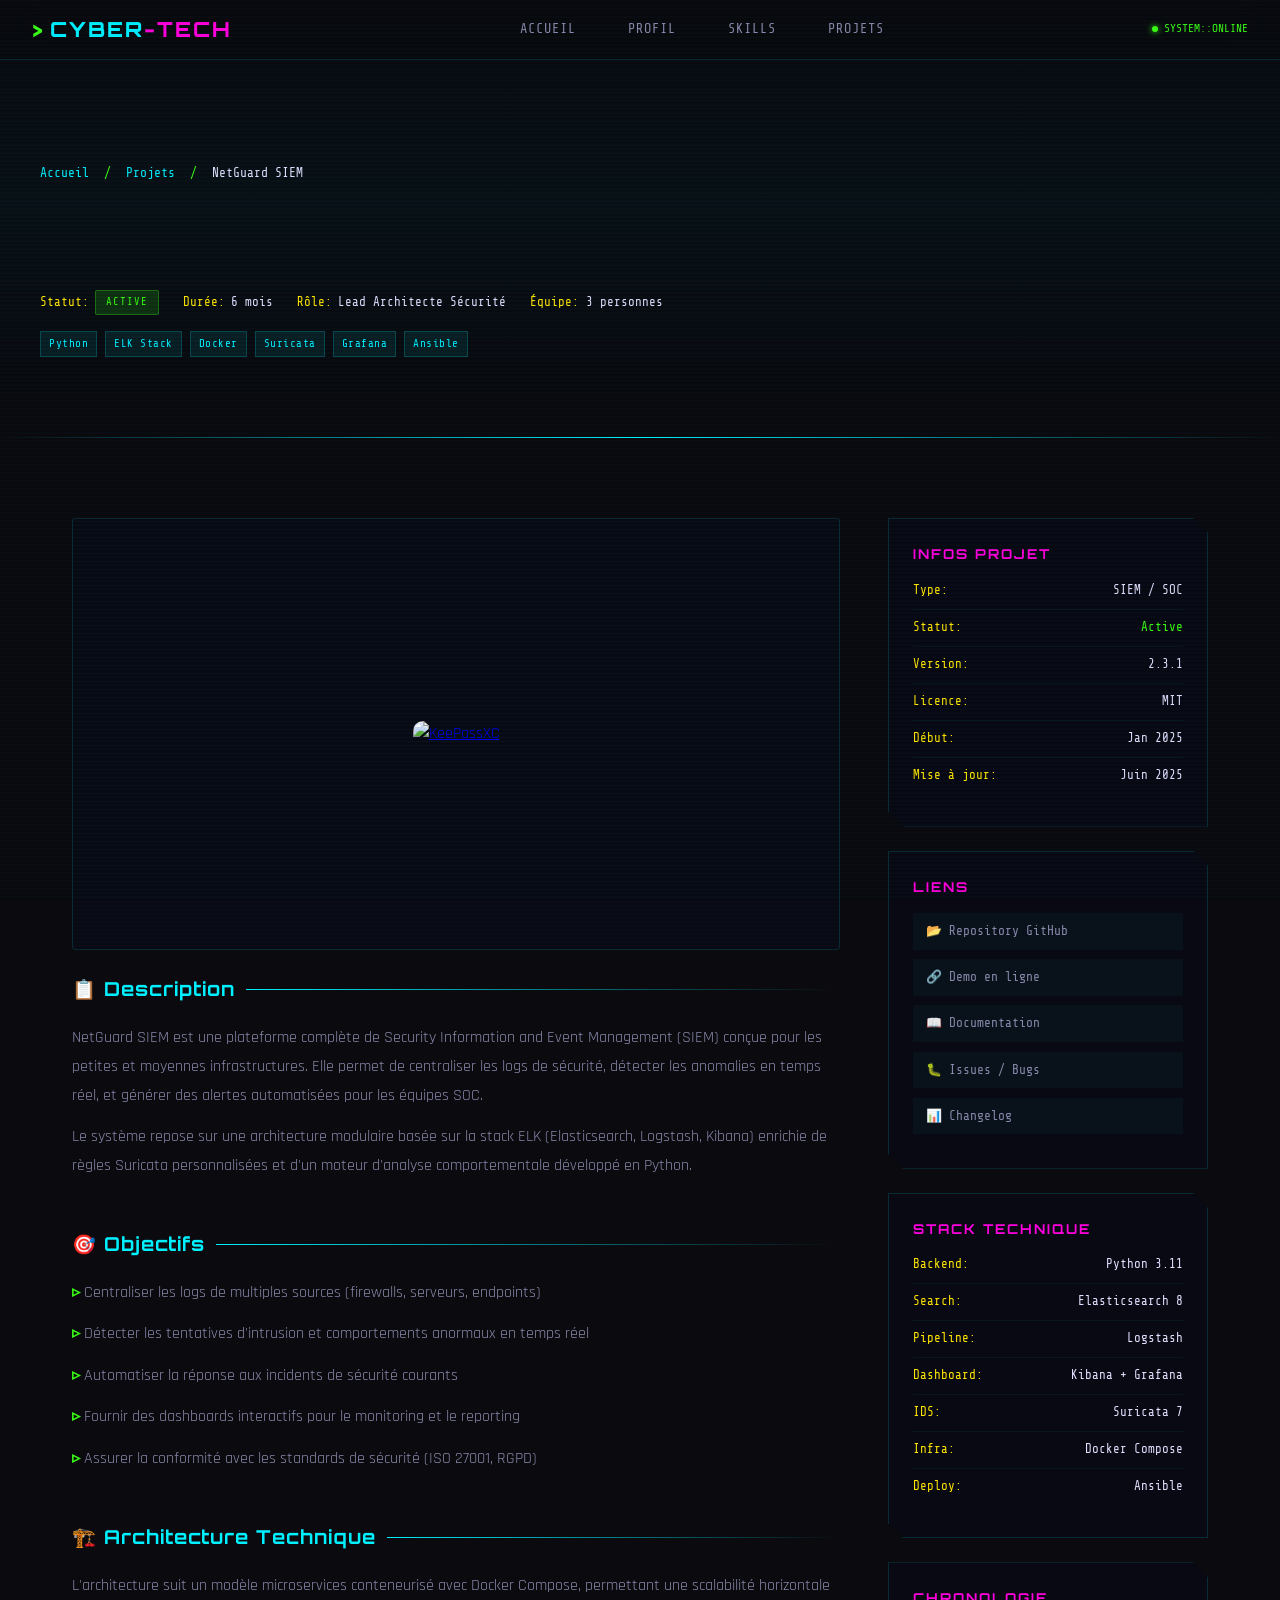
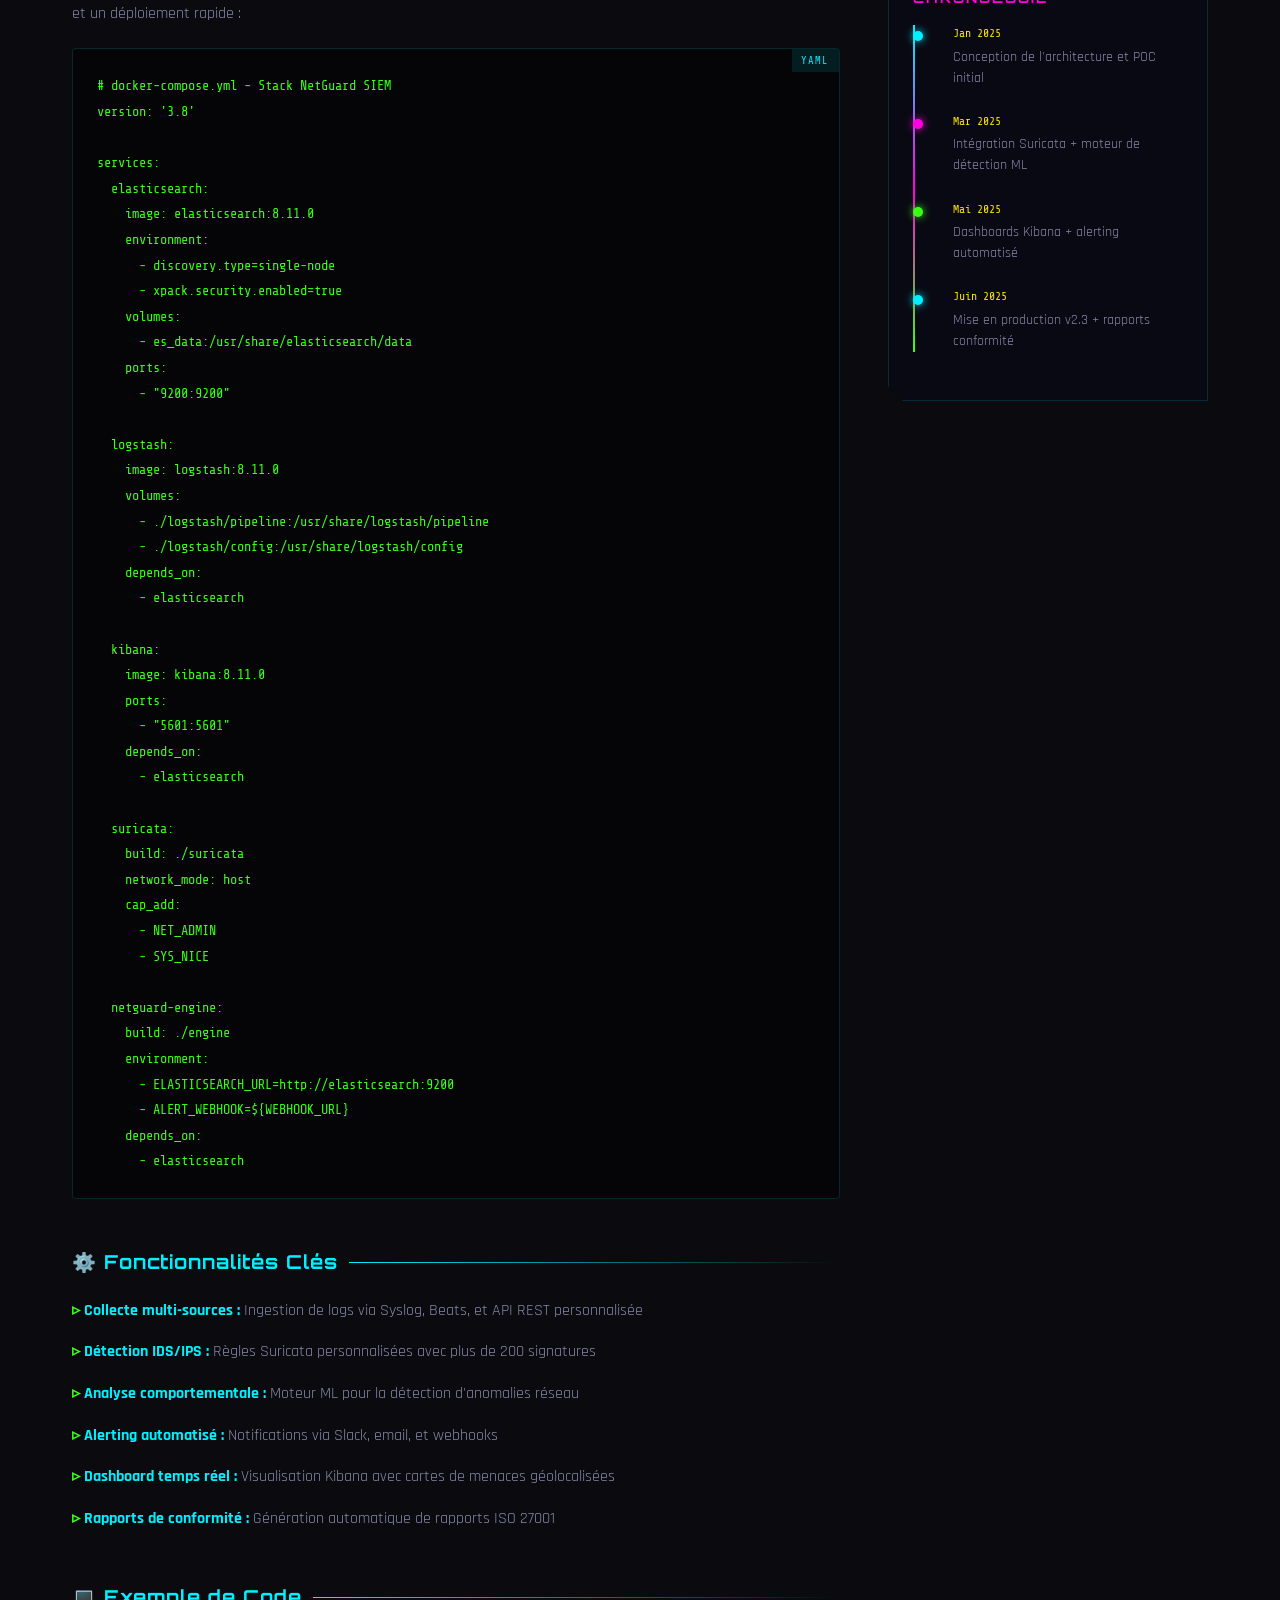
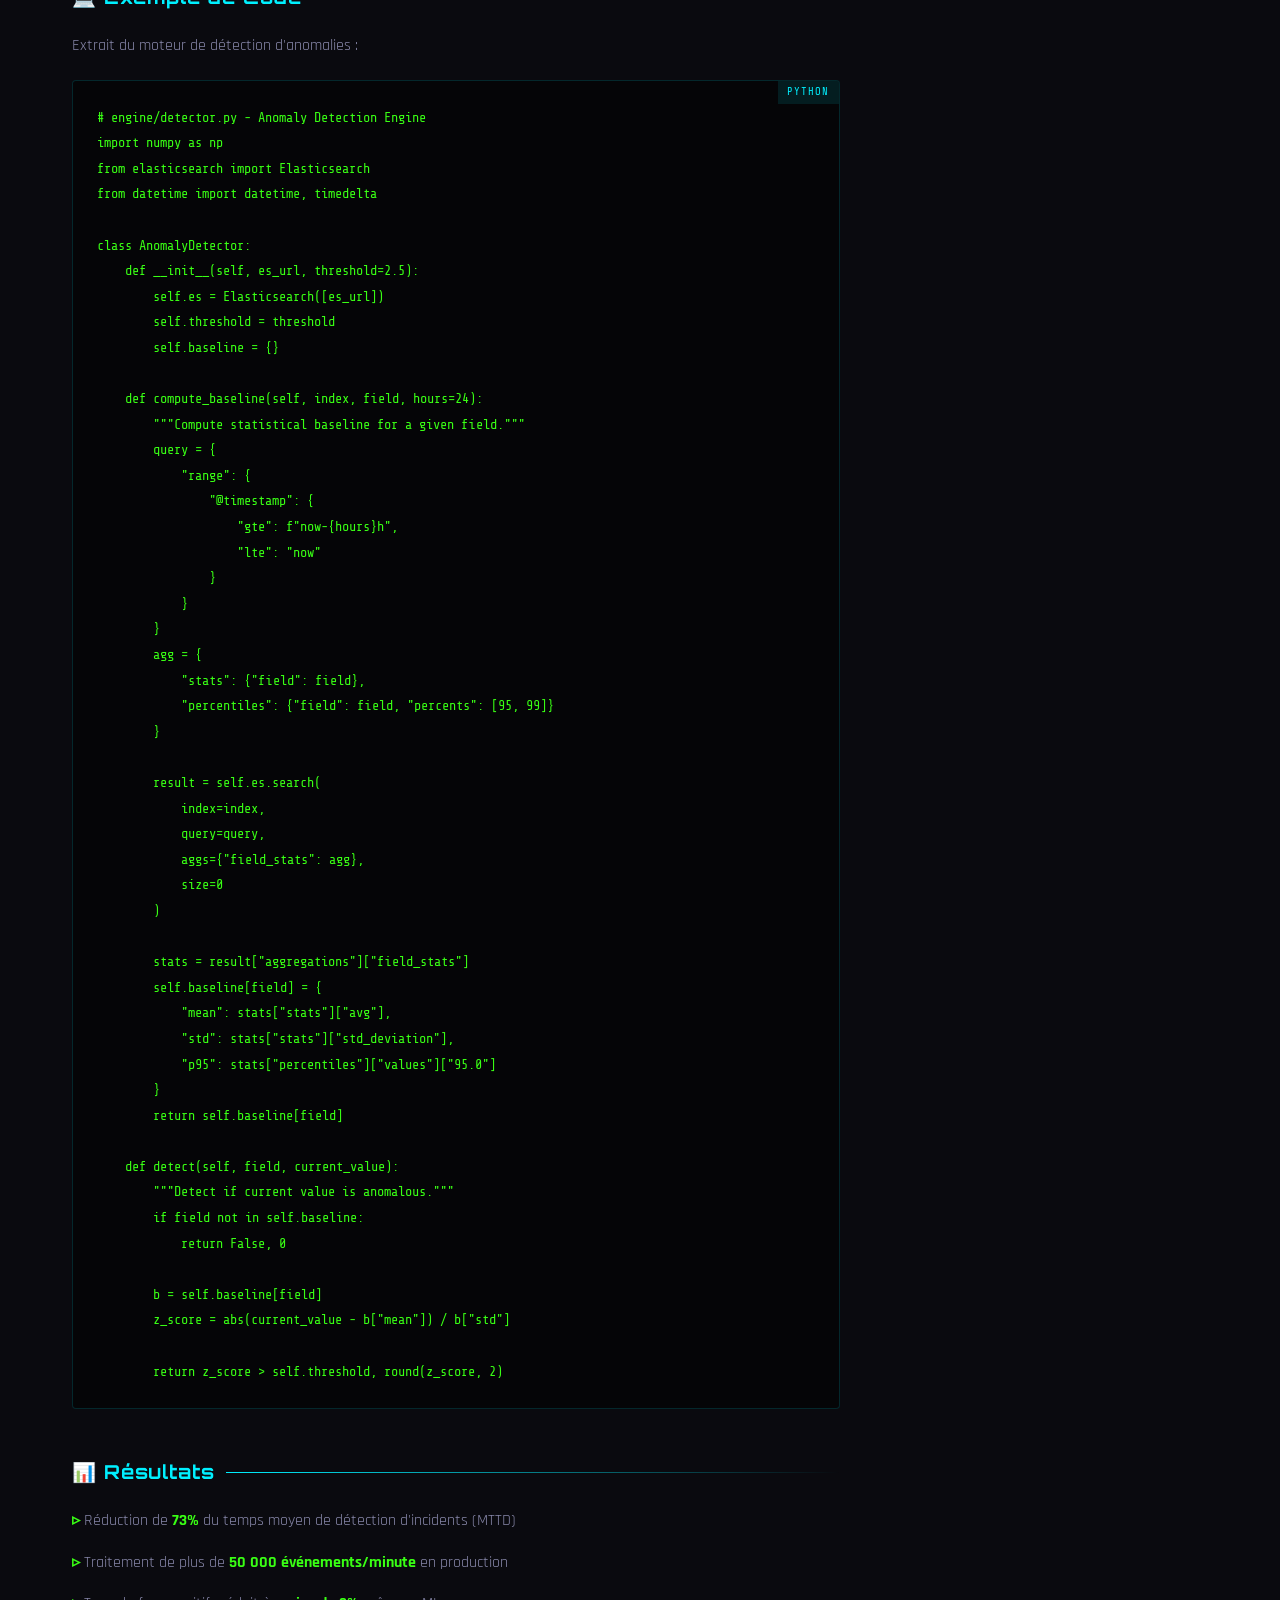
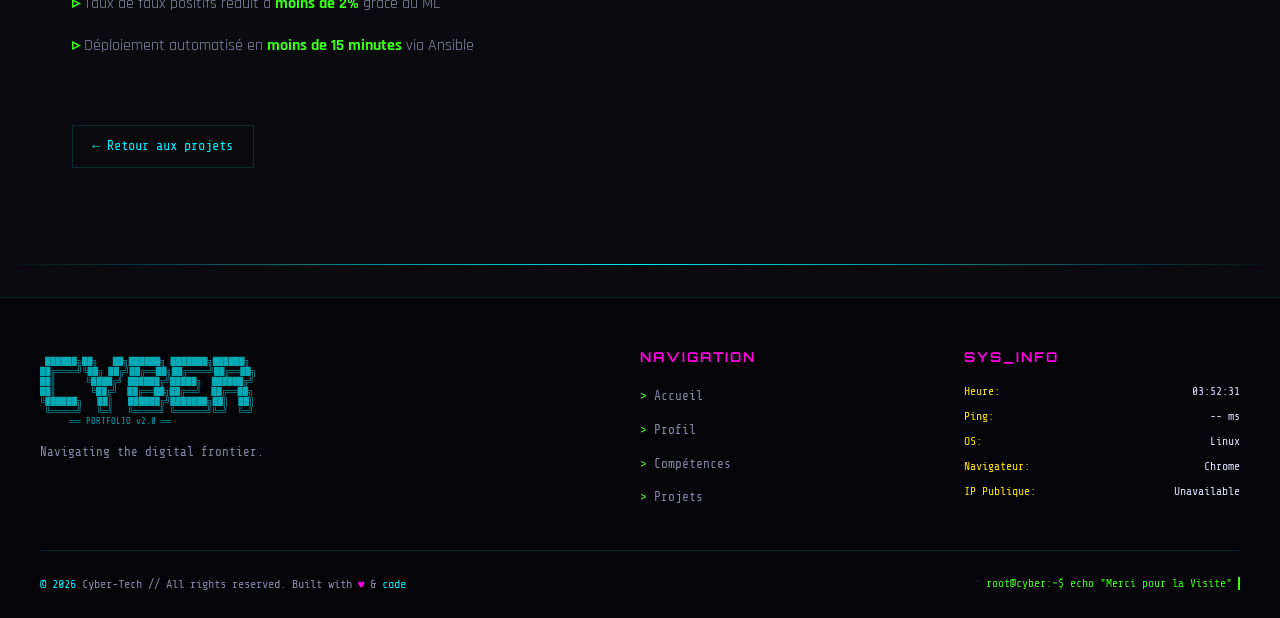
==== Projects/Project_Template.html @ 15f5e2a7 "Version 2.0.1" ====
<!DOCTYPE html>
<html lang="fr">
<head>
    <meta charset="UTF-8">
    <meta name="viewport" content="width=device-width, initial-scale=1.0">
    <title>// CyberPortfolio</title>
    <link rel="preconnect" href="https://fonts.googleapis.com">
    <link href="https://fonts.googleapis.com/css2?family=Orbitron:wght@400;500;600;700;800;900&family=Rajdhani:wght@300;400;500;600;700&family=Share+Tech+Mono&display=swap" rel="stylesheet">
    <link rel="stylesheet" href="../css/style.css">
</head>
<body>

<!-- Scanlines overlay -->
<div class="scanlines"></div>

<!-- Matrix Rain -->
<canvas id="matrix-canvas"></canvas>

<!-- ═══ NAVBAR ═══ -->
<nav class="navbar" id="navbar">
    <div class="nav-container">
        <a href="../index.html" class="nav-logo">CYBER<span>-TECH</span></a>
        <ul class="nav-links" id="navLinks">
            <li><a href="../index.html">Accueil</a></li>
            <li><a href="../index.html#about">Profil</a></li>
            <li><a href="../index.html#skills">Skills</a></li>
            <li><a href="../index.html#projects">Projets</a></li>
        </ul>
        <div class="nav-status">
            <div class="status-dot"></div>
            <span>SYSTEM::ONLINE</span>
        </div>
        <button class="burger" id="burger" aria-label="Menu">
            <span></span><span></span><span></span>
        </button>
    </div>
</nav>

<!-- ═══ PROJECT HERO ═══ -->
<div class="project-page-hero">
    <div class="project-page-hero-inner">
        <div class="project-page-breadcrumb">
            <a href="index.html">Accueil</a>
            <span class="sep">/</span>
            <a href="index.html#projects">Projets</a>
            <span class="sep">/</span>
            <span style="color: var(--text-primary);">NetGuard SIEM</span>
        </div>
        <h1 class="project-page-title">
            <span class="glitch-text" data-text="NetGuard SIEM">NetGuard SIEM</span>
        </h1>
        <div class="project-page-meta">
            <div class="project-page-meta-item">
                <span class="meta-label">Statut:</span>
                <span class="project-status status-active">Active</span>
            </div>
            <div class="project-page-meta-item">
                <span class="meta-label">Durée:</span>
                <span class="meta-value">6 mois</span>
            </div>
            <div class="project-page-meta-item">
                <span class="meta-label">Rôle:</span>
                <span class="meta-value">Lead Architecte Sécurité</span>
            </div>
            <div class="project-page-meta-item">
                <span class="meta-label">Équipe:</span>
                <span class="meta-value">3 personnes</span>
            </div>
        </div>
        <div class="project-page-tags">
            <span class="project-tag">Python</span>
            <span class="project-tag">ELK Stack</span>
            <span class="project-tag">Docker</span>
            <span class="project-tag">Suricata</span>
            <span class="project-tag">Grafana</span>
            <span class="project-tag">Ansible</span>
        </div>
    </div>
</div>

<div class="cyber-divider"></div>

<!-- ═══ PROJECT BODY ═══ -->
<div class="project-page-body">

    <!-- Main Content -->
    <div class="project-page-main">

        <!-- Screenshot -->
        <div class="project-screenshot animate-on-scroll">
            <a href="../1_Ressources/Img_Outils/KeePassXC_database_view.png" target="_blank" rel="noopener noreferrer">
                <img src="../1_Ressources/Img_Outils/KeePassXC_database_view.png" alt="KeePassXC">
            </a>
        </div>

        <!-- Description -->
        <div class="project-section animate-on-scroll">
            <h2 class="project-section-title">📋 Description</h2>
            <p>
                NetGuard SIEM est une plateforme complète de Security Information and Event Management
                (SIEM) conçue pour les petites et moyennes infrastructures. Elle permet de centraliser
                les logs de sécurité, détecter les anomalies en temps réel, et générer des alertes
                automatisées pour les équipes SOC.
            </p>
            <p>
                Le système repose sur une architecture modulaire basée sur la stack ELK (Elasticsearch,
                Logstash, Kibana) enrichie de règles Suricata personnalisées et d'un moteur d'analyse
                comportementale développé en Python.
            </p>
        </div>

        <!-- Objectifs -->
        <div class="project-section animate-on-scroll">
            <h2 class="project-section-title">🎯 Objectifs</h2>
            <ul>
                <li>Centraliser les logs de multiples sources (firewalls, serveurs, endpoints)</li>
                <li>Détecter les tentatives d'intrusion et comportements anormaux en temps réel</li>
                <li>Automatiser la réponse aux incidents de sécurité courants</li>
                <li>Fournir des dashboards interactifs pour le monitoring et le reporting</li>
                <li>Assurer la conformité avec les standards de sécurité (ISO 27001, RGPD)</li>
            </ul>
        </div>

        <!-- Architecture -->
        <div class="project-section animate-on-scroll">
            <h2 class="project-section-title">🏗️ Architecture Technique</h2>
            <p>
                L'architecture suit un modèle microservices conteneurisé avec Docker Compose,
                permettant une scalabilité horizontale et un déploiement rapide :
            </p>
            <div class="code-block" data-lang="yaml">
                <code># docker-compose.yml - Stack NetGuard SIEM
version: '3.8'

services:
  elasticsearch:
    image: elasticsearch:8.11.0
    environment:
      - discovery.type=single-node
      - xpack.security.enabled=true
    volumes:
      - es_data:/usr/share/elasticsearch/data
    ports:
      - "9200:9200"

  logstash:
    image: logstash:8.11.0
    volumes:
      - ./logstash/pipeline:/usr/share/logstash/pipeline
      - ./logstash/config:/usr/share/logstash/config
    depends_on:
      - elasticsearch

  kibana:
    image: kibana:8.11.0
    ports:
      - "5601:5601"
    depends_on:
      - elasticsearch

  suricata:
    build: ./suricata
    network_mode: host
    cap_add:
      - NET_ADMIN
      - SYS_NICE

  netguard-engine:
    build: ./engine
    environment:
      - ELASTICSEARCH_URL=http://elasticsearch:9200
      - ALERT_WEBHOOK=${WEBHOOK_URL}
    depends_on:
      - elasticsearch</code>
            </div>
        </div>

        <!-- Fonctionnalités -->
        <div class="project-section animate-on-scroll">
            <h2 class="project-section-title">⚙️ Fonctionnalités Clés</h2>
            <ul>
                <li><strong style="color: var(--neon-cyan);">Collecte multi-sources :</strong> Ingestion de logs via Syslog, Beats, et API REST personnalisée</li>
                <li><strong style="color: var(--neon-cyan);">Détection IDS/IPS :</strong> Règles Suricata personnalisées avec plus de 200 signatures</li>
                <li><strong style="color: var(--neon-cyan);">Analyse comportementale :</strong> Moteur ML pour la détection d'anomalies réseau</li>
                <li><strong style="color: var(--neon-cyan);">Alerting automatisé :</strong> Notifications via Slack, email, et webhooks</li>
                <li><strong style="color: var(--neon-cyan);">Dashboard temps réel :</strong> Visualisation Kibana avec cartes de menaces géolocalisées</li>
                <li><strong style="color: var(--neon-cyan);">Rapports de conformité :</strong> Génération automatique de rapports ISO 27001</li>
            </ul>
        </div>

        <!-- Code exemple -->
        <div class="project-section animate-on-scroll">
            <h2 class="project-section-title">💻 Exemple de Code</h2>
            <p>Extrait du moteur de détection d'anomalies :</p>
            <div class="code-block" data-lang="python">
                <code># engine/detector.py - Anomaly Detection Engine
import numpy as np
from elasticsearch import Elasticsearch
from datetime import datetime, timedelta

class AnomalyDetector:
    def __init__(self, es_url, threshold=2.5):
        self.es = Elasticsearch([es_url])
        self.threshold = threshold
        self.baseline = {}

    def compute_baseline(self, index, field, hours=24):
        """Compute statistical baseline for a given field."""
        query = {
            "range": {
                "@timestamp": {
                    "gte": f"now-{hours}h",
                    "lte": "now"
                }
            }
        }
        agg = {
            "stats": {"field": field},
            "percentiles": {"field": field, "percents": [95, 99]}
        }

        result = self.es.search(
            index=index,
            query=query,
            aggs={"field_stats": agg},
            size=0
        )

        stats = result["aggregations"]["field_stats"]
        self.baseline[field] = {
            "mean": stats["stats"]["avg"],
            "std": stats["stats"]["std_deviation"],
            "p95": stats["percentiles"]["values"]["95.0"]
        }
        return self.baseline[field]

    def detect(self, field, current_value):
        """Detect if current value is anomalous."""
        if field not in self.baseline:
            return False, 0

        b = self.baseline[field]
        z_score = abs(current_value - b["mean"]) / b["std"]

        return z_score > self.threshold, round(z_score, 2)</code>
            </div>
        </div>

        <!-- Résultats -->
        <div class="project-section animate-on-scroll">
            <h2 class="project-section-title">📊 Résultats</h2>
            <ul>
                <li>Réduction de <strong style="color: var(--neon-green);">73%</strong> du temps moyen de détection d'incidents (MTTD)</li>
                <li>Traitement de plus de <strong style="color: var(--neon-green);">50 000 événements/minute</strong> en production</li>
                <li>Taux de faux positifs réduit à <strong style="color: var(--neon-green);">moins de 2%</strong> grâce au ML</li>
                <li>Déploiement automatisé en <strong style="color: var(--neon-green);">moins de 15 minutes</strong> via Ansible</li>
            </ul>
        </div>

        <!-- Retour -->
        <a href="index.html#projects" class="back-link animate-on-scroll">← Retour aux projets</a>

    </div>

    <!-- Sidebar -->
    <div class="project-page-sidebar">

        <!-- Infos projet -->
        <div class="sidebar-card animate-on-scroll">
            <h3 class="sidebar-card-title">Infos Projet</h3>
            <div class="sidebar-info-row">
                <span class="s-label">Type:</span>
                <span class="s-value">SIEM / SOC</span>
            </div>
            <div class="sidebar-info-row">
                <span class="s-label">Statut:</span>
                <span class="s-value" style="color: var(--neon-green);">Active</span>
            </div>
            <div class="sidebar-info-row">
                <span class="s-label">Version:</span>
                <span class="s-value">2.3.1</span>
            </div>
            <div class="sidebar-info-row">
                <span class="s-label">Licence:</span>
                <span class="s-value">MIT</span>
            </div>
            <div class="sidebar-info-row">
                <span class="s-label">Début:</span>
                <span class="s-value">Jan 2025</span>
            </div>
            <div class="sidebar-info-row">
                <span class="s-label">Mise à jour:</span>
                <span class="s-value">Juin 2025</span>
            </div>
        </div>

        <!-- Liens -->
        <div class="sidebar-card animate-on-scroll">
            <h3 class="sidebar-card-title">Liens</h3>
            <ul class="sidebar-links">
                <li><a href="#">📂 Repository GitHub</a></li>
                <li><a href="#">🔗 Demo en ligne</a></li>
                <li><a href="#">📖 Documentation</a></li>
                <li><a href="#">🐛 Issues / Bugs</a></li>
                <li><a href="#">📊 Changelog</a></li>
            </ul>
        </div>

        <!-- Stack technique -->
        <div class="sidebar-card animate-on-scroll">
            <h3 class="sidebar-card-title">Stack Technique</h3>
            <div class="sidebar-info-row">
                <span class="s-label">Backend:</span>
                <span class="s-value">Python 3.11</span>
            </div>
            <div class="sidebar-info-row">
                <span class="s-label">Search:</span>
                <span class="s-value">Elasticsearch 8</span>
            </div>
            <div class="sidebar-info-row">
                <span class="s-label">Pipeline:</span>
                <span class="s-value">Logstash</span>
            </div>
            <div class="sidebar-info-row">
                <span class="s-label">Dashboard:</span>
                <span class="s-value">Kibana + Grafana</span>
            </div>
            <div class="sidebar-info-row">
                <span class="s-label">IDS:</span>
                <span class="s-value">Suricata 7</span>
            </div>
            <div class="sidebar-info-row">
                <span class="s-label">Infra:</span>
                <span class="s-value">Docker Compose</span>
            </div>
            <div class="sidebar-info-row">
                <span class="s-label">Deploy:</span>
                <span class="s-value">Ansible</span>
            </div>
        </div>

        <!-- Chronologie -->
        <div class="sidebar-card animate-on-scroll">
            <h3 class="sidebar-card-title">Chronologie</h3>
            <div class="timeline">
                <div class="timeline-item">
                    <div class="timeline-date">Jan 2025</div>
                    <div class="timeline-text">Conception de l'architecture et POC initial</div>
                </div>
                <div class="timeline-item">
                    <div class="timeline-date">Mar 2025</div>
                    <div class="timeline-text">Intégration Suricata + moteur de détection ML</div>
                </div>
                <div class="timeline-item">
                    <div class="timeline-date">Mai 2025</div>
                    <div class="timeline-text">Dashboards Kibana + alerting automatisé</div>
                </div>
                <div class="timeline-item">
                    <div class="timeline-date">Juin 2025</div>
                    <div class="timeline-text">Mise en production v2.3 + rapports conformité</div>
                </div>
            </div>
        </div>

    </div>
</div>

<div class="cyber-divider"></div>

<!-- ═══ FOOTER ═══ -->
<footer>
    <div class="footer-container">
        <div class="footer-grid">
            <div>
                <div class="ascii-art">
 ██████╗██╗   ██╗██████╗ ███████╗██████╗
██╔════╝╚██╗ ██╔╝██╔══██╗██╔════╝██╔══██╗
██║      ╚████╔╝ ██████╔╝█████╗  ██████╔╝
██║       ╚██╔╝  ██╔══██╗██╔══╝  ██╔══██╗
╚██████╗   ██║   ██████╔╝███████╗██║  ██║
 ╚═════╝   ╚═╝   ╚═════╝ ╚══════╝╚═╝  ╚═╝
      ══ PORTFOLIO v2.0 ══</div>
                <p style="font-family: var(--font-mono); font-size: 0.78rem; color: var(--text-secondary); max-width: 350px;">
                    Navigating the digital frontier.
                </p>
            </div>
            <div>
                <h4 class="footer-section-title">Navigation</h4>
                <ul class="footer-links">
                    <li><a href="index.html">Accueil</a></li>
                    <li><a href="index.html#about">Profil</a></li>
                    <li><a href="index.html#skills">Compétences</a></li>
                    <li><a href="index.html#projects">Projets</a></li>
                </ul>
            </div>
            <div>
                <h4 class="footer-section-title">Sys_Info</h4>
                <div class="system-info">
                    <div>
                        <span class="sys-label">Heure:</span>
                        <span class="sys-value" id="liveClock">--:--:--</span>
                    </div>
                    <div>
                        <span class="sys-label">Ping:</span>
                        <span class="sys-value" id="pingValue">-- ms</span>
                    </div>
                    <div>
                        <span class="sys-label">OS:</span>
                        <span class="sys-value" id="osInfo">Detecting...</span>
                    </div>
                    <div>
                        <span class="sys-label">Navigateur:</span>
                        <span class="sys-value" id="browserInfo">Detecting...</span>
                    </div>
                    <div>
                        <span class="sys-label">IP Publique:</span>
                        <span class="sys-value" id="userIP">Loading...</span>
                    </div>
                </div>
            </div>
        </div>
        <div class="footer-bottom">
            <p class="footer-copy">
                <span>&copy;</span> <span id="year">2025</span> Cyber-Tech // All rights reserved. Built with <span style="color: var(--neon-magenta);">♥</span> & <span style="color: var(--neon-cyan);">code</span>
            </p>
            <p class="footer-terminal">
                root@cyber:~$ <span id="footerCmd"></span><span style="animation: typing-cursor 0.7s step-end infinite; border-right: 2px solid var(--neon-green);">&nbsp;</span>
            </p>
        </div>
    </div>
</footer>

<!-- JavaScript externe -->
<script src="../js/main.js"></script>
</body>
</html>
---- css/style.css ----
/* ═══════════════════════════════════════════
   ROOT & RESET
═══════════════════════════════════════════ */
:root {
    --neon-cyan: #00f0ff;
    --neon-magenta: #ff00de;
    --neon-yellow: #ffe600;
    --neon-green: #39ff14;
    --neon-orange: #ff6a00;
    --neon-red: #ff073a;
    --bg-dark: #0a0a0f;
    --bg-card: rgba(10, 10, 20, 0.85);
    --bg-card-hover: rgba(20, 20, 40, 0.95);
    --text-primary: #e0e0ff;
    --text-secondary: #8888aa;
    --border-cyber: rgba(0, 240, 255, 0.15);
    --font-title: 'Orbitron', sans-serif;
    --font-mono: 'Share Tech Mono', monospace;
    --font-body: 'Rajdhani', sans-serif;
}

*, *::before, *::after { margin: 0; padding: 0; box-sizing: border-box; }

html { scroll-behavior: smooth; scrollbar-width: thin; scrollbar-color: var(--neon-cyan) var(--bg-dark); }
::-webkit-scrollbar { width: 6px; }
::-webkit-scrollbar-track { background: var(--bg-dark); }
::-webkit-scrollbar-thumb { background: var(--neon-cyan); border-radius: 3px; }

body {
    font-family: var(--font-body);
    background: var(--bg-dark);
    color: var(--text-primary);
    overflow-x: hidden;
    line-height: 1.6;
}

/* ═══════════════════════════════════════════
   SCANLINES OVERLAY
═══════════════════════════════════════════ */
.scanlines {
    position: fixed; top: 0; left: 0; width: 100%; height: 100%;
    pointer-events: none; z-index: 9999;
    background: repeating-linear-gradient(
        0deg,
        transparent,
        transparent 2px,
        rgba(0, 240, 255, 0.015) 2px,
        rgba(0, 240, 255, 0.015) 4px
    );
}
.scanlines::after {
    content: '';
    position: absolute; top: 0; left: 0; width: 100%; height: 100%;
    background: linear-gradient(
        transparent 50%,
        rgba(0, 0, 0, 0.03) 50%
    );
    background-size: 100% 4px;
    animation: scanmove 8s linear infinite;
}
@keyframes scanmove {
    0% { transform: translateY(0); }
    100% { transform: translateY(100px); }
}

/* ═══════════════════════════════════════════
   MATRIX RAIN CANVAS
═══════════════════════════════════════════ */
#matrix-canvas {
    position: fixed; top: 0; left: 0; width: 100%; height: 100%;
    z-index: 0; opacity: 0.12;
}

/* ═══════════════════════════════════════════
   ANIMATIONS
═══════════════════════════════════════════ */
@keyframes glitch {
    0%, 100% { text-shadow: 2px 0 var(--neon-magenta), -2px 0 var(--neon-cyan); transform: translate(0); }
    20% { text-shadow: -3px 0 var(--neon-magenta), 3px 0 var(--neon-cyan); transform: translate(2px, -1px); }
    40% { text-shadow: 3px 0 var(--neon-magenta), -3px 0 var(--neon-cyan); transform: translate(-2px, 1px); }
    60% { text-shadow: -2px 0 var(--neon-magenta), 2px 0 var(--neon-cyan); transform: translate(1px, 2px); }
    80% { text-shadow: 2px 0 var(--neon-magenta), -2px 0 var(--neon-cyan); transform: translate(-1px, -2px); }
}

@keyframes glitch-clip {
    0%, 100% { clip-path: inset(0 0 95% 0); }
    10% { clip-path: inset(30% 0 40% 0); }
    20% { clip-path: inset(70% 0 5% 0); }
    30% { clip-path: inset(10% 0 60% 0); }
    40% { clip-path: inset(50% 0 20% 0); }
    50% { clip-path: inset(80% 0 0% 0); }
    60% { clip-path: inset(5% 0 80% 0); }
    70% { clip-path: inset(45% 0 30% 0); }
    80% { clip-path: inset(65% 0 15% 0); }
    90% { clip-path: inset(20% 0 55% 0); }
}

@keyframes flicker {
    0%, 19.999%, 22%, 62.999%, 64%, 64.999%, 70%, 100% { opacity: 1; }
    20%, 21.999%, 63%, 63.999%, 65%, 69.999% { opacity: 0.33; }
}

@keyframes pulse-glow {
    0%, 100% { box-shadow: 0 0 5px var(--neon-cyan), 0 0 10px var(--neon-cyan), 0 0 20px rgba(0,240,255,0.3); }
    50% { box-shadow: 0 0 10px var(--neon-cyan), 0 0 20px var(--neon-cyan), 0 0 40px rgba(0,240,255,0.5); }
}

@keyframes floating {
    0%, 100% { transform: translateY(0px); }
    50% { transform: translateY(-12px); }
}

@keyframes typing-cursor {
    0%, 100% { border-color: var(--neon-cyan); }
    50% { border-color: transparent; }
}

@keyframes slideInUp {
    from { opacity: 0; transform: translateY(60px); }
    to { opacity: 1; transform: translateY(0); }
}

@keyframes borderGlow {
    0%, 100% { border-color: var(--neon-cyan); }
    33% { border-color: var(--neon-magenta); }
    66% { border-color: var(--neon-green); }
}

@keyframes progressFill {
    from { width: 0%; }
}

@keyframes countUp {
    from { opacity: 0; transform: scale(0.5); }
    to { opacity: 1; transform: scale(1); }
}

@keyframes neonPulse {
    0%, 100% { text-shadow: 0 0 5px var(--neon-cyan), 0 0 10px var(--neon-cyan), 0 0 20px var(--neon-cyan); }
    50% { text-shadow: 0 0 10px var(--neon-cyan), 0 0 25px var(--neon-cyan), 0 0 50px var(--neon-cyan); }
}

.animate-on-scroll {
    opacity: 0;
    transform: translateY(40px);
    transition: all 0.8s cubic-bezier(0.25, 0.46, 0.45, 0.94);
}
.animate-on-scroll.visible {
    opacity: 1;
    transform: translateY(0);
}

/* ═══════════════════════════════════════════
   NAVBAR
═══════════════════════════════════════════ */
.navbar {
    position: fixed; top: 0; left: 0; width: 100%; z-index: 1000;
    background: rgba(10, 10, 15, 0.9);
    backdrop-filter: blur(20px);
    border-bottom: 1px solid var(--border-cyber);
    transition: all 0.3s ease;
}
.navbar.scrolled {
    background: rgba(10, 10, 15, 0.98);
    box-shadow: 0 2px 30px rgba(0, 240, 255, 0.1);
}
.nav-container {
    max-width: 1280px; margin: 0 auto;
    display: flex; justify-content: space-between; align-items: center;
    padding: 0.8rem 2rem;
}
.nav-logo {
    font-family: var(--font-title);
    font-size: 1.3rem; font-weight: 800;
    color: var(--neon-cyan);
    text-decoration: none;
    letter-spacing: 2px;
    animation: neonPulse 3s ease-in-out infinite;
    position: relative;
}
.nav-logo span { color: var(--neon-magenta); }
.nav-logo::before {
    content: '>';
    color: var(--neon-green);
    margin-right: 6px;
    animation: flicker 4s linear infinite;
}

.nav-links {
    display: flex; gap: 2rem; list-style: none; align-items: center;
}
.nav-links a {
    font-family: var(--font-mono);
    font-size: 0.85rem;
    color: var(--text-secondary);
    text-decoration: none;
    text-transform: uppercase;
    letter-spacing: 1px;
    padding: 0.4rem 0;
    position: relative;
    transition: color 0.3s ease;
}
.nav-links a::before {
    content: '//';
    color: var(--neon-cyan);
    opacity: 0;
    margin-right: 4px;
    transition: opacity 0.3s ease;
}
.nav-links a:hover, .nav-links a.active {
    color: var(--neon-cyan);
}
.nav-links a:hover::before, .nav-links a.active::before {
    opacity: 1;
}
.nav-links a::after {
    content: '';
    position: absolute; bottom: -2px; left: 0;
    width: 0; height: 2px;
    background: linear-gradient(90deg, var(--neon-cyan), var(--neon-magenta));
    transition: width 0.3s ease;
}
.nav-links a:hover::after, .nav-links a.active::after { width: 100%; }

.nav-status {
    font-family: var(--font-mono);
    font-size: 0.7rem;
    color: var(--neon-green);
    display: flex; align-items: center; gap: 6px;
}
.status-dot {
    width: 6px; height: 6px;
    background: var(--neon-green);
    border-radius: 50%;
    animation: pulse-glow 2s infinite;
    box-shadow: 0 0 6px var(--neon-green);
}

/* Mobile menu */
.burger {
    display: none;
    flex-direction: column; gap: 5px;
    cursor: pointer; background: none; border: none; padding: 5px;
}
.burger span {
    width: 25px; height: 2px;
    background: var(--neon-cyan);
    transition: all 0.3s ease;
}
.burger.active span:nth-child(1) { transform: rotate(45deg) translate(5px, 5px); }
.burger.active span:nth-child(2) { opacity: 0; }
.burger.active span:nth-child(3) { transform: rotate(-45deg) translate(5px, -5px); }

@media (max-width: 768px) {
    .burger { display: flex; }
    .nav-links {
        position: fixed; top: 60px; left: 0; width: 100%; height: calc(100vh - 60px);
        flex-direction: column; justify-content: center; align-items: center;
        background: rgba(10, 10, 15, 0.98);
        transform: translateX(100%); transition: transform 0.4s ease;
        gap: 2.5rem;
    }
    .nav-links.open { transform: translateX(0); }
    .nav-links a { font-size: 1.1rem; }
    .nav-status { display: none; }
}

/* ═══════════════════════════════════════════
   SECTION COMMON
═══════════════════════════════════════════ */
section {
    position: relative;
    z-index: 1;
    padding: 6rem 2rem;
    min-height: 100vh;
}
.section-container {
    max-width: 1200px; margin: 0 auto;
}
.section-header {
    text-align: center; margin-bottom: 4rem;
}
.section-tag {
    font-family: var(--font-mono);
    font-size: 0.8rem;
    color: var(--neon-green);
    letter-spacing: 3px;
    text-transform: uppercase;
    margin-bottom: 0.5rem;
}
.section-title {
    font-family: var(--font-title);
    font-size: clamp(1.8rem, 4vw, 2.8rem);
    font-weight: 700;
    background: linear-gradient(90deg, var(--neon-cyan), var(--neon-magenta));
    -webkit-background-clip: text;
    -webkit-text-fill-color: transparent;
    background-clip: text;
    margin-bottom: 1rem;
}
.section-line {
    width: 80px; height: 3px; margin: 0 auto;
    background: linear-gradient(90deg, var(--neon-cyan), var(--neon-magenta), var(--neon-yellow));
    border-radius: 2px;
}

/* ═══════════════════════════════════════════
   HERO SECTION
═══════════════════════════════════════════ */
#hero {
    display: flex; align-items: center; justify-content: center;
    min-height: 100vh; text-align: center;
    padding-top: 80px;
}
.hero-content { max-width: 900px; }

.hero-prefix {
    font-family: var(--font-mono);
    font-size: clamp(0.9rem, 2vw, 1.1rem);
    color: var(--neon-green);
    margin-bottom: 1rem;
    animation: slideInUp 0.8s ease-out;
}
.hero-prefix span {
    animation: flicker 5s linear infinite;
}

.hero-title {
    font-family: var(--font-title);
    font-size: clamp(2.5rem, 7vw, 5rem);
    font-weight: 900;
    line-height: 1.1;
    margin-bottom: 1.5rem;
    position: relative;
    color: var(--text-primary);
}

.glitch-text {
    position: relative;
    display: inline-block;
}
.glitch-text::before,
.glitch-text::after {
    content: attr(data-text);
    position: absolute; top: 0; left: 0;
    width: 100%; height: 100%;
}
.glitch-text::before {
    color: var(--neon-cyan);
    animation: glitch-clip 3s infinite linear alternate-reverse;
    left: 2px;
}
.glitch-text::after {
    color: var(--neon-magenta);
    animation: glitch-clip 2s infinite linear alternate;
    left: -2px;
}
.glitch-text:hover {
    animation: glitch 0.5s infinite;
}

.hero-subtitle {
    font-family: var(--font-mono);
    font-size: clamp(1rem, 2.5vw, 1.3rem);
    color: var(--neon-cyan);
    margin-bottom: 0.8rem;
}

.typewriter-container {
    font-family: var(--font-mono);
    font-size: clamp(0.9rem, 2vw, 1.1rem);
    color: var(--text-secondary);
    margin-bottom: 2.5rem;
    min-height: 2rem;
}
#typewriter {
    border-right: 2px solid var(--neon-cyan);
    padding-right: 4px;
    animation: typing-cursor 0.8s step-end infinite;
}

.hero-buttons {
    display: flex; gap: 1.5rem; justify-content: center; flex-wrap: wrap;
    animation: slideInUp 1.2s ease-out;
}
.btn-cyber {
    font-family: var(--font-title);
    font-size: 0.85rem;
    font-weight: 600;
    padding: 0.8rem 2rem;
    text-decoration: none;
    text-transform: uppercase;
    letter-spacing: 2px;
    position: relative;
    overflow: hidden;
    cursor: pointer;
    border: none;
    transition: all 0.3s ease;
    clip-path: polygon(0 0, calc(100% - 12px) 0, 100% 12px, 100% 100%, 12px 100%, 0 calc(100% - 12px));
}
.btn-primary {
    background: linear-gradient(135deg, var(--neon-cyan), var(--neon-magenta));
    color: var(--bg-dark);
}
.btn-primary:hover {
    box-shadow: 0 0 30px rgba(0, 240, 255, 0.5);
    transform: translateY(-2px);
}
.btn-secondary {
    background: transparent;
    border: 2px solid var(--neon-cyan);
    color: var(--neon-cyan);
}
.btn-secondary:hover {
    background: rgba(0, 240, 255, 0.1);
    box-shadow: 0 0 20px rgba(0, 240, 255, 0.3);
    transform: translateY(-2px);
}

.hero-scroll-indicator {
    position: absolute; bottom: 2rem;
    left: 50%; transform: translateX(-50%);
    animation: floating 3s ease-in-out infinite;
}
.hero-scroll-indicator span {
    display: block; width: 20px; height: 20px;
    border-right: 2px solid var(--neon-cyan);
    border-bottom: 2px solid var(--neon-cyan);
    transform: rotate(45deg);
    animation: flicker 4s linear infinite;
}

/* ═══════════════════════════════════════════
   ABOUT SECTION
═══════════════════════════════════════════ */
#about { background: linear-gradient(180deg, transparent, rgba(0,240,255,0.02), transparent); }

.about-grid {
    display: grid;
    grid-template-columns: 1fr 1.5fr;
    gap: 4rem;
    align-items: center;
}
@media (max-width: 768px) {
    .about-grid { grid-template-columns: 1fr; gap: 2rem; }
}

.avatar-wrapper {
    position: relative;
    display: flex; justify-content: center;
}
.avatar-frame {
    width: 260px; height: 260px;
    position: relative;
    animation: floating 6s ease-in-out infinite;
}
.avatar-frame::before {
    content: '';
    position: absolute; inset: -4px;
    background: conic-gradient(var(--neon-cyan), var(--neon-magenta), var(--neon-yellow), var(--neon-green), var(--neon-cyan));
    clip-path: polygon(15% 0%, 85% 0%, 100% 15%, 100% 85%, 85% 100%, 15% 100%, 0% 85%, 0% 15%);
    animation: borderGlow 4s linear infinite;
    filter: blur(1px);
}
.avatar-inner {
    width: 100%; height: 100%;
    background: var(--bg-dark);
    clip-path: polygon(15% 0%, 85% 0%, 100% 15%, 100% 85%, 85% 100%, 15% 100%, 0% 85%, 0% 15%);
    display: flex; align-items: center; justify-content: center;
    position: relative;
    overflow: hidden;
}
.avatar-inner svg {
    width: 70%; height: 70%;
}
.avatar-glitch-overlay {
    position: absolute; inset: 0;
    background: repeating-linear-gradient(
        0deg,
        transparent,
        transparent 3px,
        rgba(0, 240, 255, 0.03) 3px,
        rgba(0, 240, 255, 0.03) 6px
    );
}

.about-content h3 {
    font-family: var(--font-title);
    font-size: 1.4rem;
    color: var(--neon-cyan);
    margin-bottom: 1rem;
}
.about-content p {
    color: var(--text-secondary);
    font-size: 1.05rem;
    margin-bottom: 1.5rem;
    line-height: 1.8;
}

.info-grid {
    display: grid;
    grid-template-columns: 1fr 1fr;
    gap: 0.8rem;
    margin-bottom: 2rem;
}
.info-item {
    font-family: var(--font-mono);
    font-size: 0.82rem;
    color: var(--text-secondary);
    padding: 0.5rem;
    background: rgba(0, 240, 255, 0.03);
    border-left: 2px solid var(--neon-cyan);
}
.info-item .label {
    color: var(--neon-magenta);
}
.info-item .value {
    color: var(--text-primary);
    display: block;
}

.stats-row {
    display: grid;
    grid-template-columns: repeat(auto-fit, minmax(120px, 1fr));
    gap: 1rem;
}
.stat-card {
    text-align: center;
    padding: 1.2rem 0.5rem;
    background: var(--bg-card);
    border: 1px solid var(--border-cyber);
    clip-path: polygon(0 0, calc(100% - 10px) 0, 100% 10px, 100% 100%, 10px 100%, 0 calc(100% - 10px));
    transition: all 0.3s ease;
}
.stat-card:hover {
    border-color: var(--neon-cyan);
    box-shadow: 0 0 20px rgba(0, 240, 255, 0.15);
}
.stat-number {
    font-family: var(--font-title);
    font-size: 2rem;
    font-weight: 800;
    color: var(--neon-cyan);
}
.stat-label {
    font-family: var(--font-mono);
    font-size: 0.7rem;
    color: var(--text-secondary);
    text-transform: uppercase;
    letter-spacing: 1px;
}

/* ═══════════════════════════════════════════
   SKILLS SECTION
═══════════════════════════════════════════ */
#skills { background: linear-gradient(180deg, transparent, rgba(255,0,222,0.02), transparent); }

.skills-layout {
    max-width: 900px;
    margin: 0 auto;
}

.skills-bars {
    display: grid;
    grid-template-columns: 1fr 1fr 1fr;
    gap: 2.5rem;
}
@media (max-width: 1000px) {
    .skills-bars { grid-template-columns: 1fr 1fr; }
}
@media (max-width: 600px) {
    .skills-bars { grid-template-columns: 1fr; }
}

.skill-category {
    margin-bottom: 0;
}
.skill-category-title {
    font-family: var(--font-title);
    font-size: 1rem;
    font-weight: 600;
    color: var(--neon-magenta);
    margin-bottom: 1.2rem;
    display: flex; align-items: center; gap: 0.8rem;
}
.skill-category-title .icon {
    font-size: 1.2rem;
}
.skill-category-title::after {
    content: '';
    flex: 1; height: 1px;
    background: linear-gradient(90deg, var(--neon-magenta), transparent);
}

.skill-bar-item {
    margin-bottom: 1rem;
}
.skill-bar-header {
    display: flex; justify-content: space-between;
    font-family: var(--font-mono);
    font-size: 0.82rem;
    margin-bottom: 0.4rem;
}
.skill-bar-name { color: var(--text-primary); }
.skill-bar-pct { color: var(--neon-cyan); }
.skill-bar-track {
    width: 100%; height: 8px;
    background: rgba(255,255,255,0.05);
    border-radius: 4px;
    overflow: hidden;
    position: relative;
}
.skill-bar-fill {
    height: 100%;
    border-radius: 4px;
    width: 0%;
    transition: width 1.5s cubic-bezier(0.25, 0.46, 0.45, 0.94);
    position: relative;
}
.skill-bar-fill::after {
    content: '';
    position: absolute; right: 0; top: 0;
    width: 6px; height: 100%;
    background: white;
    border-radius: 0 4px 4px 0;
    opacity: 0.8;
}
.skill-bar-fill.cyan { background: linear-gradient(90deg, rgba(0,240,255,0.3), var(--neon-cyan)); }
.skill-bar-fill.magenta { background: linear-gradient(90deg, rgba(255,0,222,0.3), var(--neon-magenta)); }
.skill-bar-fill.green { background: linear-gradient(90deg, rgba(57,255,20,0.3), var(--neon-green)); }
.skill-bar-fill.yellow { background: linear-gradient(90deg, rgba(255,230,0,0.3), var(--neon-yellow)); }

/* ═══════════════════════════════════════════
   PROJECTS SECTION
═══════════════════════════════════════════ */
#projects { background: linear-gradient(180deg, transparent, rgba(57,255,20,0.015), transparent); }

/* ── Project Tabs ── */
.projects-tabs {
    display: flex;
    flex-wrap: wrap;
    justify-content: center;
    gap: 0.6rem;
    margin-bottom: 2.5rem;
}
.projects-tab-btn {
    font-family: var(--font-mono);
    font-size: 0.8rem;
    padding: 0.55rem 1.3rem;
    background: transparent;
    border: 1px solid var(--border-cyber);
    color: var(--text-secondary);
    cursor: pointer;
    letter-spacing: 1px;
    text-transform: uppercase;
    position: relative;
    transition: all 0.35s ease;
    clip-path: polygon(0 0, calc(100% - 8px) 0, 100% 8px, 100% 100%, 8px 100%, 0 calc(100% - 8px));
}
.projects-tab-btn::before {
    content: '';
    position: absolute;
    bottom: 0; left: 0;
    width: 0; height: 2px;
    background: linear-gradient(90deg, var(--neon-cyan), var(--neon-magenta));
    transition: width 0.35s ease;
}
.projects-tab-btn:hover {
    border-color: var(--neon-cyan);
    color: var(--neon-cyan);
    background: rgba(0, 240, 255, 0.05);
}
.projects-tab-btn:hover::before {
    width: 100%;
}
.projects-tab-btn.active {
    background: linear-gradient(135deg, rgba(0, 240, 255, 0.15), rgba(255, 0, 222, 0.1));
    border-color: var(--neon-cyan);
    color: var(--neon-cyan);
    box-shadow: 0 0 18px rgba(0, 240, 255, 0.15), inset 0 0 12px rgba(0, 240, 255, 0.05);
    text-shadow: 0 0 6px var(--neon-cyan);
}
.projects-tab-btn.active::before {
    width: 100%;
}

/* ── Project card show/hide ── */
.project-card.show {
    animation: cardIn 0.45s ease forwards;
}
.project-card.hide {
    animation: cardOut 0.3s ease forwards;
    pointer-events: none;
}
@keyframes cardIn {
    from { opacity: 0; transform: scale(0.92) translateY(20px); }
    to   { opacity: 1; transform: scale(1) translateY(0); }
}
@keyframes cardOut {
    from { opacity: 1; transform: scale(1) translateY(0); }
    to   { opacity: 0; transform: scale(0.92) translateY(20px); position: absolute; visibility: hidden; }
}
/* After cardOut finishes, fully hide */
.project-card.hide {
    display: none;
}

.projects-grid {
    display: grid;
    grid-template-columns: repeat(auto-fill, minmax(340px, 1fr));
    gap: 2rem;
}
@media (max-width: 400px) {
    .projects-grid { grid-template-columns: 1fr; }
}

.project-card {
    background: var(--bg-card);
    border: 1px solid var(--border-cyber);
    clip-path: polygon(0 0, calc(100% - 20px) 0, 100% 20px, 100% 100%, 20px 100%, 0 calc(100% - 20px));
    padding: 1.8rem;
    position: relative;
    transition: all 0.4s ease;
    overflow: hidden;
}
.project-card::before {
    content: '';
    position: absolute; top: 0; left: 0;
    width: 100%; height: 3px;
    background: linear-gradient(90deg, var(--neon-cyan), var(--neon-magenta));
    transform: scaleX(0);
    transform-origin: left;
    transition: transform 0.4s ease;
}
.project-card:hover::before { transform: scaleX(1); }
.project-card:hover {
    background: var(--bg-card-hover);
    border-color: var(--neon-cyan);
    transform: translateY(-5px);
    box-shadow: 0 10px 40px rgba(0, 240, 255, 0.1);
}
.project-card::after {
    content: '';
    position: absolute; bottom: 0; right: 0;
    width: 60px; height: 60px;
    background: radial-gradient(circle, rgba(0, 240, 255, 0.05), transparent);
    transition: all 0.4s ease;
}
.project-card:hover::after {
    width: 200px; height: 200px;
    background: radial-gradient(circle, rgba(0, 240, 255, 0.08), transparent);
}

.project-header {
    display: flex; justify-content: space-between; align-items: center;
    margin-bottom: 1rem;
}
.project-icon {
    font-size: 2rem;
}
.project-status {
    font-family: var(--font-mono);
    font-size: 0.65rem;
    padding: 0.2rem 0.6rem;
    border-radius: 2px;
    text-transform: uppercase;
    letter-spacing: 1px;
}
.status-active {
    background: rgba(57, 255, 20, 0.15);
    color: var(--neon-green);
    border: 1px solid rgba(57, 255, 20, 0.3);
}
.status-dev {
    background: rgba(255, 230, 0, 0.15);
    color: var(--neon-yellow);
    border: 1px solid rgba(255, 230, 0, 0.3);
}
.status-beta {
    background: rgba(0, 240, 255, 0.15);
    color: var(--neon-cyan);
    border: 1px solid rgba(0, 240, 255, 0.3);
}
.status-archive {
    background: rgba(255, 106, 0, 0.15);
    color: var(--neon-orange);
    border: 1px solid rgba(255, 106, 0, 0.3);
}

.project-title {
    font-family: var(--font-title);
    font-size: 1.15rem;
    font-weight: 600;
    color: var(--text-primary);
    margin-bottom: 0.5rem;
}
.project-desc {
    font-size: 0.92rem;
    color: var(--text-secondary);
    margin-bottom: 1.2rem;
    line-height: 1.6;
}
.project-tags {
    display: flex; flex-wrap: wrap; gap: 0.4rem;
    margin-bottom: 1.2rem;
}
.project-tag {
    font-family: var(--font-mono);
    font-size: 0.68rem;
    padding: 0.2rem 0.5rem;
    background: rgba(0, 240, 255, 0.08);
    border: 1px solid rgba(0, 240, 255, 0.2);
    color: var(--neon-cyan);
    letter-spacing: 0.5px;
}
.project-links {
    display: flex; gap: 1rem;
}
.project-link {
    font-family: var(--font-mono);
    font-size: 0.78rem;
    color: var(--text-secondary);
    text-decoration: none;
    display: flex; align-items: center; gap: 4px;
    transition: color 0.3s ease;
}
.project-link:hover { color: var(--neon-cyan); }

/* ═══════════════════════════════════════════
   FOOTER
═══════════════════════════════════════════ */
footer {
    position: relative; z-index: 1;
    border-top: 1px solid var(--border-cyber);
    background: rgba(5, 5, 10, 0.95);
    padding: 3rem 2rem 1.5rem;
}
.footer-container {
    max-width: 1200px; margin: 0 auto;
}
.footer-grid {
    display: grid;
    grid-template-columns: 2fr 1fr 1fr;
    gap: 3rem;
    margin-bottom: 2rem;
}
@media (max-width: 768px) {
    .footer-grid { grid-template-columns: 1fr; gap: 2rem; }
}

.ascii-art {
    font-family: var(--font-mono);
    font-size: 0.55rem;
    line-height: 1.15;
    color: var(--neon-cyan);
    white-space: pre;
    opacity: 0.7;
    margin-bottom: 1rem;
}
.footer-section-title {
    font-family: var(--font-title);
    font-size: 0.85rem;
    color: var(--neon-magenta);
    margin-bottom: 1rem;
    letter-spacing: 2px;
    text-transform: uppercase;
}
.footer-links {
    list-style: none;
}
.footer-links li { margin-bottom: 0.5rem; }
.footer-links a {
    font-family: var(--font-mono);
    font-size: 0.8rem;
    color: var(--text-secondary);
    text-decoration: none;
    transition: color 0.3s ease;
}
.footer-links a:hover { color: var(--neon-cyan); }
.footer-links a::before {
    content: '> ';
    color: var(--neon-green);
}

.system-info {
    font-family: var(--font-mono);
    font-size: 0.72rem;
    color: var(--text-secondary);
}
.system-info div {
    margin-bottom: 0.4rem;
    display: flex; justify-content: space-between;
}
.system-info .sys-label { color: var(--neon-yellow); }
.system-info .sys-value { color: var(--text-primary); }

.footer-bottom {
    border-top: 1px solid var(--border-cyber);
    padding-top: 1.5rem;
    display: flex; justify-content: space-between; align-items: center;
    flex-wrap: wrap; gap: 1rem;
}
.footer-copy {
    font-family: var(--font-mono);
    font-size: 0.75rem;
    color: var(--text-secondary);
}
.footer-copy span { color: var(--neon-cyan); }
.footer-terminal {
    font-family: var(--font-mono);
    font-size: 0.7rem;
    color: var(--neon-green);
    animation: flicker 6s linear infinite;
}

/* ═══════════════════════════════════════════
   UTILITIES
═══════════════════════════════════════════ */
.cyber-divider {
    width: 100%; height: 1px;
    background: linear-gradient(90deg, transparent, var(--neon-cyan), transparent);
    margin: 2rem 0;
    position: relative; z-index: 1;
}

@media (max-width: 480px) {
    section { padding: 4rem 1rem; }
    .nav-container { padding: 0.8rem 1rem; }
    .info-grid { grid-template-columns: 1fr; }
}

/* ═══════════════════════════════════════════
   PROJECT TEMPLATE PAGE
═══════════════════════════════════════════ */
.project-page-hero {
    position: relative; z-index: 1;
    min-height: 45vh;
    display: flex; align-items: flex-end;
    padding: 6rem 2rem 3rem;
    background: linear-gradient(180deg, transparent 0%, rgba(0,240,255,0.03) 50%, transparent 100%);
}
.project-page-hero-inner {
    max-width: 1200px; margin: 0 auto; width: 100%;
}
.project-page-breadcrumb {
    font-family: var(--font-mono);
    font-size: 0.8rem;
    color: var(--text-secondary);
    margin-bottom: 1.5rem;
}
.project-page-breadcrumb a {
    color: var(--neon-cyan);
    text-decoration: none;
    transition: color 0.3s;
}
.project-page-breadcrumb a:hover { color: var(--neon-magenta); }
.project-page-breadcrumb .sep { color: var(--neon-green); margin: 0 0.5rem; }

.project-page-title {
    font-family: var(--font-title);
    font-size: clamp(2rem, 5vw, 3.5rem);
    font-weight: 900;
    background: linear-gradient(90deg, var(--neon-cyan), var(--neon-magenta));
    -webkit-background-clip: text;
    -webkit-text-fill-color: transparent;
    background-clip: text;
    margin-bottom: 1rem;
    line-height: 1.2;
}
.project-page-meta {
    display: flex; flex-wrap: wrap; gap: 1.5rem; align-items: center;
    margin-bottom: 1rem;
}
.project-page-meta-item {
    font-family: var(--font-mono);
    font-size: 0.78rem;
    color: var(--text-secondary);
    display: flex; align-items: center; gap: 0.4rem;
}
.project-page-meta-item .meta-label { color: var(--neon-yellow); }
.project-page-meta-item .meta-value { color: var(--text-primary); }
.project-page-tags {
    display: flex; flex-wrap: wrap; gap: 0.5rem;
    margin-top: 0.5rem;
}

/* Project page body */
.project-page-body {
    position: relative; z-index: 1;
    max-width: 1200px; margin: 0 auto;
    padding: 3rem 2rem 4rem;
    display: grid;
    grid-template-columns: 1fr 320px;
    gap: 3rem;
    align-items: start;
}
@media (max-width: 900px) {
    .project-page-body { grid-template-columns: 1fr; }
}

.project-page-main {}

.project-section {
    margin-bottom: 3rem;
}
.project-section-title {
    font-family: var(--font-title);
    font-size: 1.2rem;
    color: var(--neon-cyan);
    margin-bottom: 1.2rem;
    display: flex; align-items: center; gap: 0.7rem;
    letter-spacing: 1px;
}
.project-section-title::after {
    content: '';
    flex: 1; height: 1px;
    background: linear-gradient(90deg, var(--neon-cyan), transparent);
}
.project-section p,
.project-section li {
    font-size: 1rem;
    color: var(--text-secondary);
    line-height: 1.8;
    margin-bottom: 0.8rem;
}
.project-section ul {
    list-style: none;
    padding: 0;
}
.project-section ul li::before {
    content: '▹ ';
    color: var(--neon-green);
    font-weight: bold;
}

/* Code block */
.code-block {
    background: rgba(0, 0, 0, 0.5);
    border: 1px solid var(--border-cyber);
    border-radius: 4px;
    padding: 1.5rem;
    margin: 1.2rem 0;
    overflow-x: auto;
    position: relative;
}
.code-block::before {
    content: attr(data-lang);
    position: absolute; top: 0; right: 0;
    background: rgba(0,240,255,0.1);
    color: var(--neon-cyan);
    font-family: var(--font-mono);
    font-size: 0.65rem;
    padding: 0.2rem 0.6rem;
    letter-spacing: 1px;
    text-transform: uppercase;
}
.code-block code {
    font-family: var(--font-mono);
    font-size: 0.85rem;
    color: var(--neon-green);
    line-height: 1.7;
    white-space: pre;
}

/* Screenshot placeholder */
.project-screenshot {
    width: 100%;
    aspect-ratio: 16/9;
    background: var(--bg-card);
    border: 1px solid var(--border-cyber);
    border-radius: 4px;
    display: flex; align-items: center; justify-content: center;
    margin-bottom: 1.5rem;
    position: relative;
    overflow: hidden;
}
.project-screenshot::before {
    content: '';
    position: absolute; inset: 0;
    background: repeating-linear-gradient(
        0deg, transparent, transparent 2px,
        rgba(0,240,255,0.015) 2px, rgba(0,240,255,0.015) 4px
    );
    pointer-events: none; /* ✅ Le pseudo-element ne bloque plus les events souris */
}
.project-screenshot-text {
    font-family: var(--font-mono);
    font-size: 0.85rem;
    color: var(--text-secondary);
    text-align: center;
    z-index: 1;
}
.project-screenshot img {
    width: 100%;
    max-width: 500px;
    height: auto;
    border-radius: 10px;
    position: relative;        /* ✅ Au-dessus du ::before */
    z-index: 1;                /* ✅ Au-dessus du ::before */
    transition: transform 0.4s ease, box-shadow 0.4s ease; /* ✅ Transition fluide */
    cursor: zoom-in;
        
}
.project-screenshot img:hover {
    transform: scale(1.2);
    box-shadow: 0 0 20px var(--neon-cyan);
}


/* Sidebar */
.project-page-sidebar {}

.sidebar-card {
    background: var(--bg-card);
    border: 1px solid var(--border-cyber);
    clip-path: polygon(0 0, calc(100% - 15px) 0, 100% 15px, 100% 100%, 15px 100%, 0 calc(100% - 15px));
    padding: 1.5rem;
    margin-bottom: 1.5rem;
    transition: all 0.3s ease;
}
.sidebar-card:hover {
    border-color: var(--neon-cyan);
    box-shadow: 0 0 20px rgba(0,240,255,0.08);
}
.sidebar-card-title {
    font-family: var(--font-title);
    font-size: 0.85rem;
    color: var(--neon-magenta);
    margin-bottom: 1rem;
    letter-spacing: 2px;
    text-transform: uppercase;
}
.sidebar-info-row {
    font-family: var(--font-mono);
    font-size: 0.78rem;
    display: flex; justify-content: space-between;
    margin-bottom: 0.5rem;
    padding-bottom: 0.5rem;
    border-bottom: 1px solid rgba(0,240,255,0.05);
}
.sidebar-info-row:last-child { border-bottom: none; }
.sidebar-info-row .s-label { color: var(--neon-yellow); }
.sidebar-info-row .s-value { color: var(--text-primary); }

.sidebar-links {
    list-style: none;
}
.sidebar-links li { margin-bottom: 0.6rem; }
.sidebar-links a {
    font-family: var(--font-mono);
    font-size: 0.8rem;
    color: var(--text-secondary);
    text-decoration: none;
    display: flex; align-items: center; gap: 0.5rem;
    padding: 0.5rem 0.7rem;
    background: rgba(0,240,255,0.03);
    border-left: 2px solid transparent;
    transition: all 0.3s ease;
}
.sidebar-links a:hover {
    color: var(--neon-cyan);
    border-left-color: var(--neon-cyan);
    background: rgba(0,240,255,0.06);
}

/* Timeline */
.timeline {
    position: relative;
    padding-left: 1.5rem;
}
.timeline::before {
    content: '';
    position: absolute;
    left: 0; top: 0; bottom: 0;
    width: 2px;
    background: linear-gradient(180deg, var(--neon-cyan), var(--neon-magenta), var(--neon-green));
}
.timeline-item {
    position: relative;
    margin-bottom: 1.5rem;
    padding-left: 1rem;
}
.timeline-item::before {
    content: '';
    position: absolute;
    left: -1.5rem; top: 0.4rem;
    width: 10px; height: 10px;
    background: var(--neon-cyan);
    border-radius: 50%;
    box-shadow: 0 0 8px var(--neon-cyan);
}
.timeline-item:nth-child(2)::before { background: var(--neon-magenta); box-shadow: 0 0 8px var(--neon-magenta); }
.timeline-item:nth-child(3)::before { background: var(--neon-green); box-shadow: 0 0 8px var(--neon-green); }
.timeline-date {
    font-family: var(--font-mono);
    font-size: 0.72rem;
    color: var(--neon-yellow);
    margin-bottom: 0.2rem;
}
.timeline-text {
    font-size: 0.88rem;
    color: var(--text-secondary);
    line-height: 1.5;
}

/* Back to top */
.back-link {
    display: inline-flex; align-items: center; gap: 0.5rem;
    font-family: var(--font-mono);
    font-size: 0.85rem;
    color: var(--neon-cyan);
    text-decoration: none;
    margin-top: 1rem;
    padding: 0.6rem 1.2rem;
    border: 1px solid var(--border-cyber);
    transition: all 0.3s;
}
.back-link:hover {
    background: rgba(0,240,255,0.1);
    box-shadow: 0 0 15px rgba(0,240,255,0.2);
    border-color: var(--neon-cyan);
}
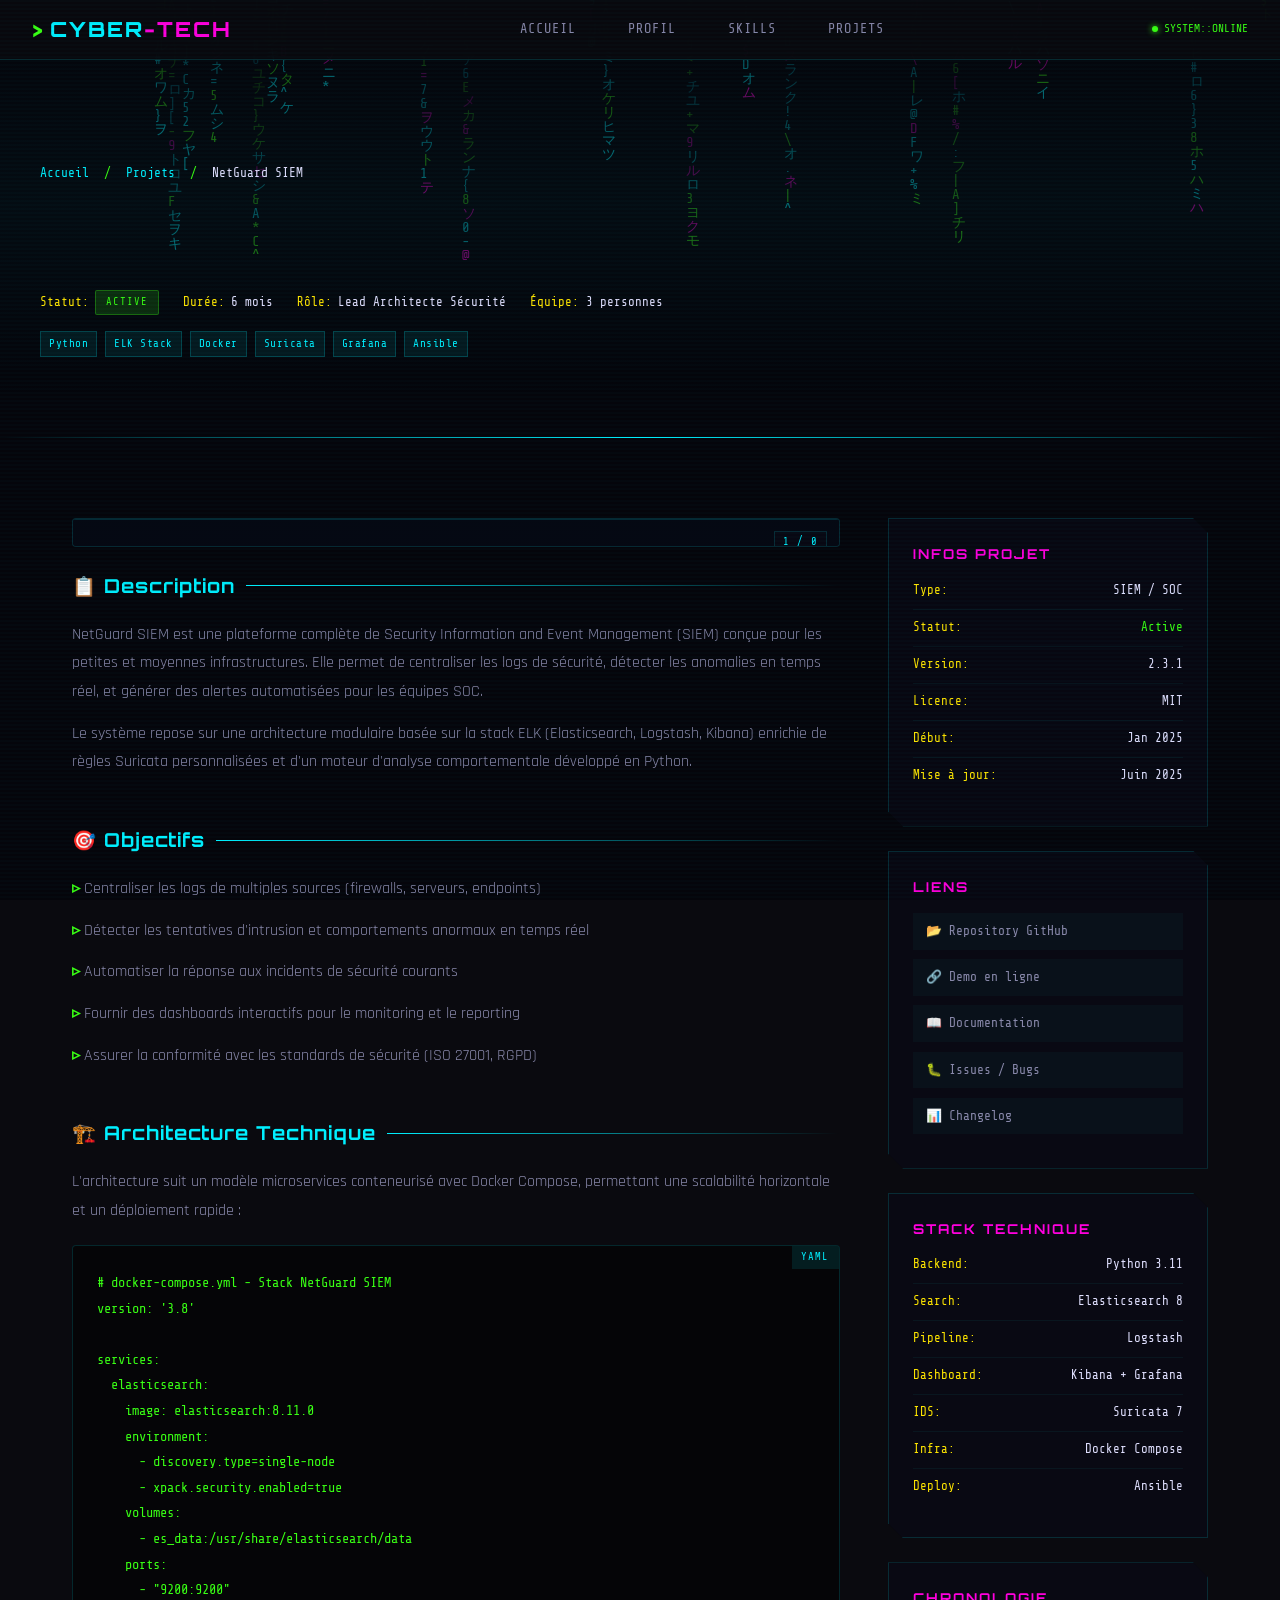
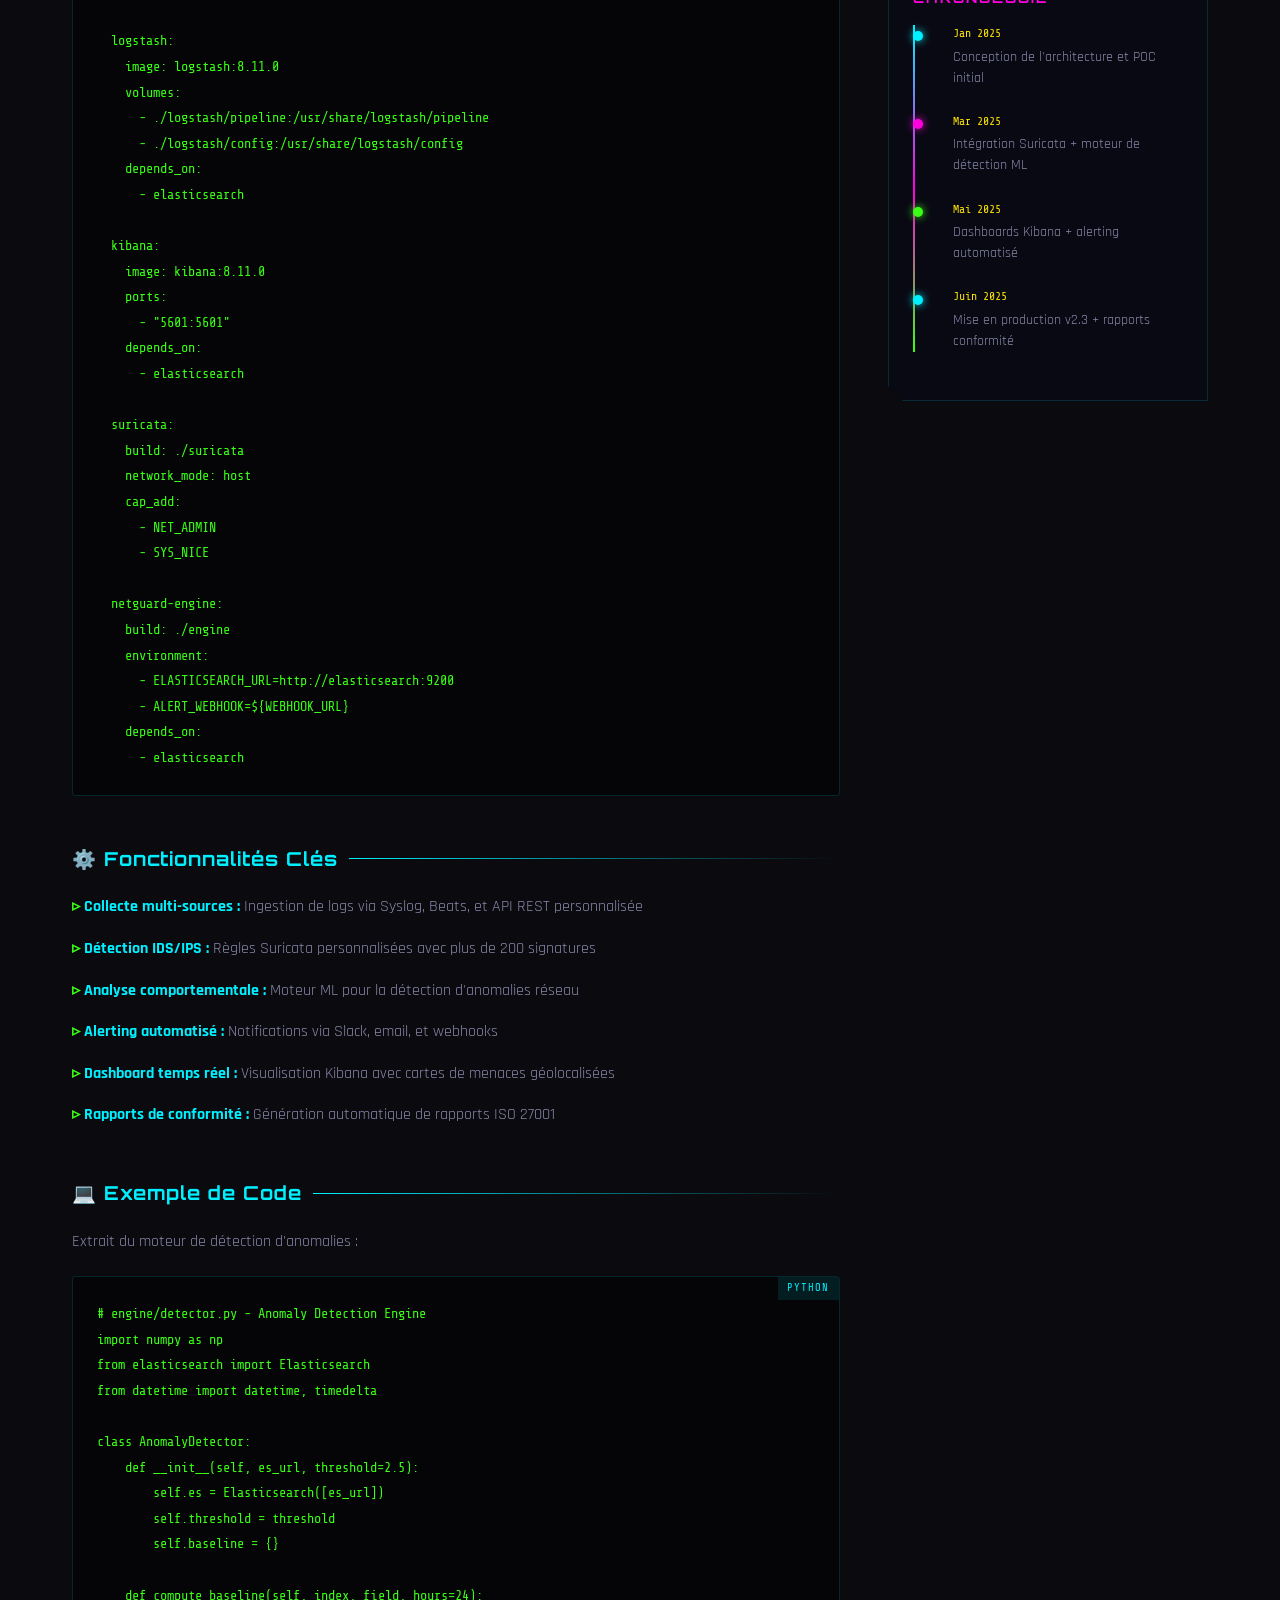
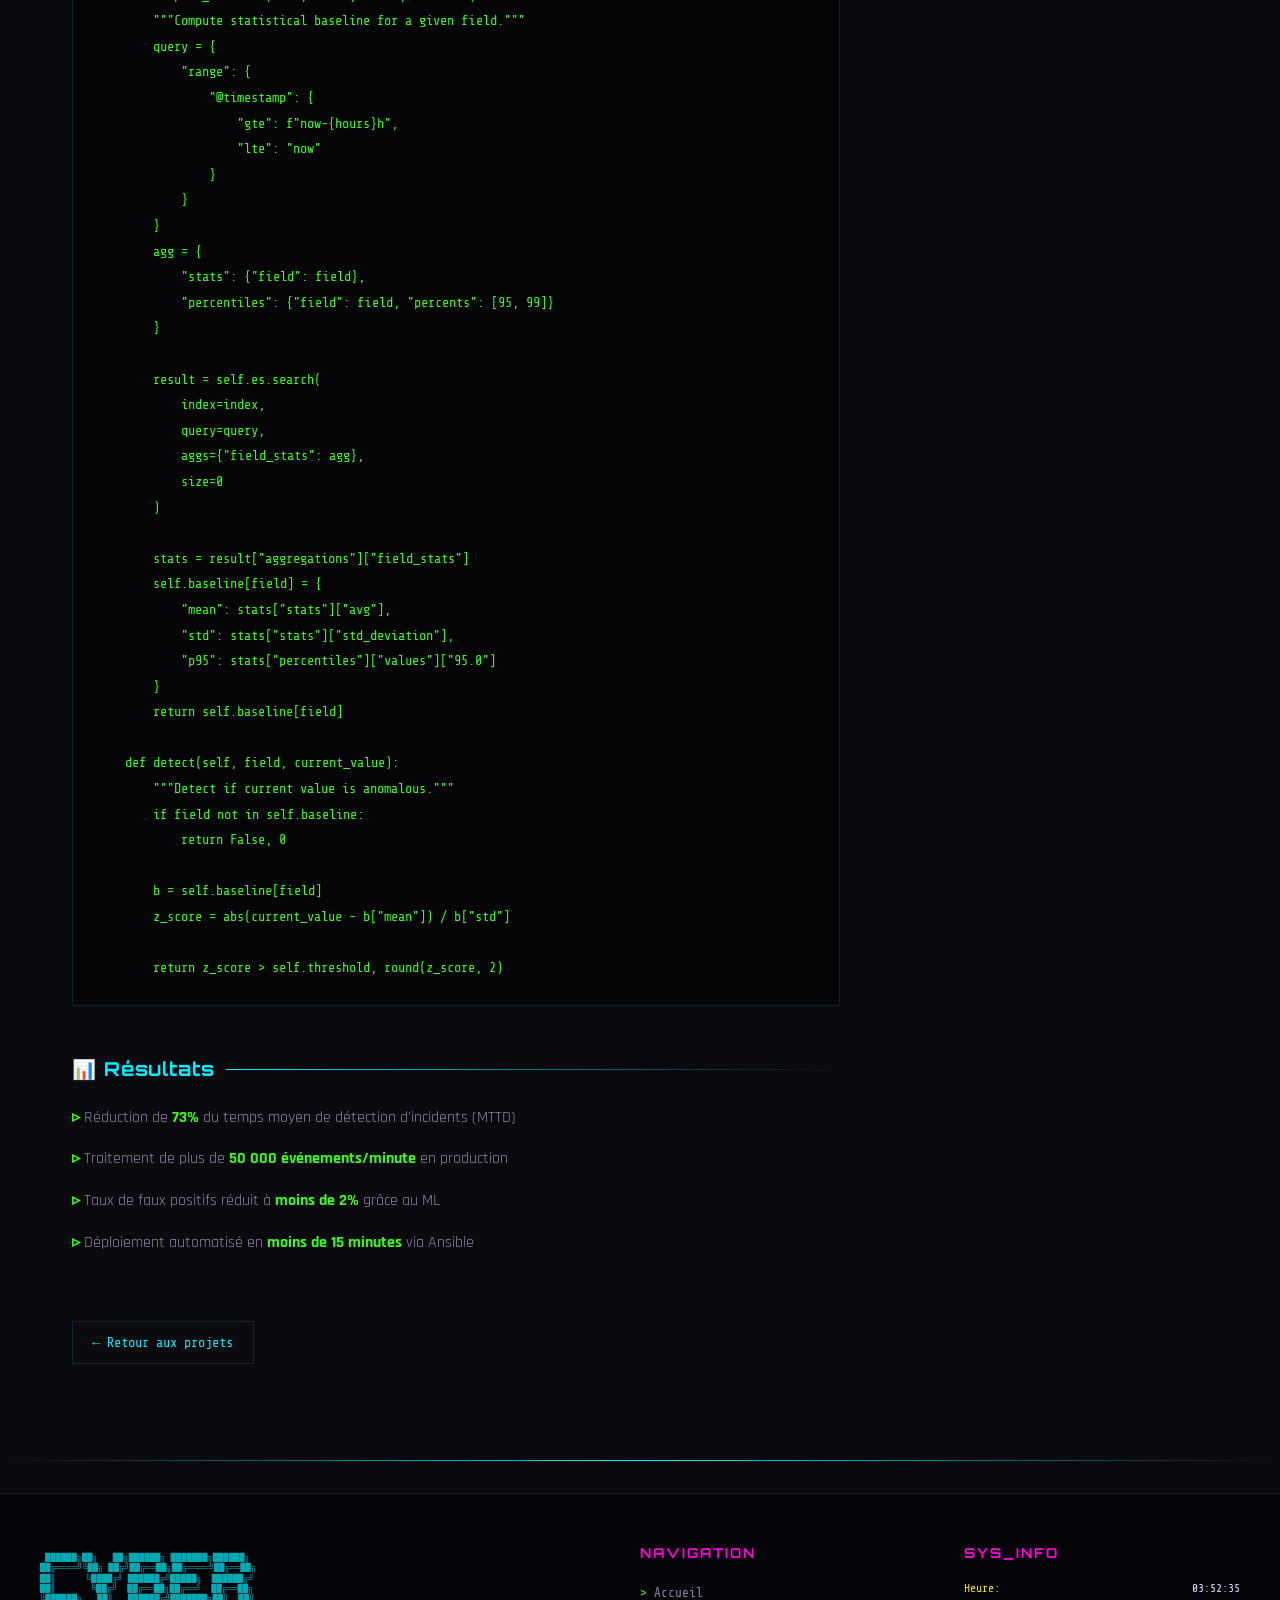
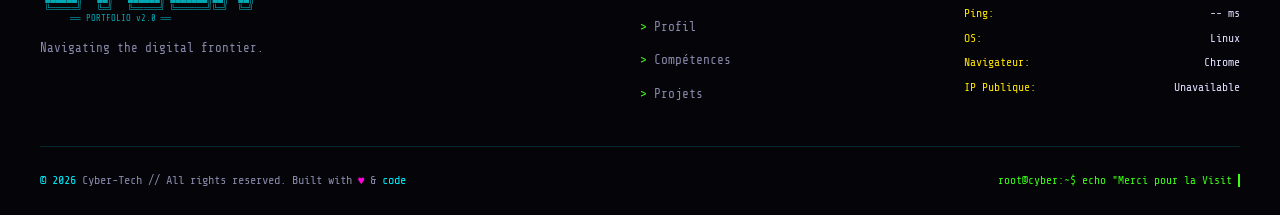
==== commit b063f095: "Version 2.0.2|Bug Fix|Mod. Readme|Aj. Light Box" ====
--- a/Projects/Project_Template.html
+++ b/Projects/Project_Template.html
@@ -86,11 +86,10 @@
     <!-- Main Content -->
     <div class="project-page-main">
 
-        <!-- Screenshot -->
-        <div class="project-screenshot animate-on-scroll">
-            <a href="../1_Ressources/Img_Outils/KeePassXC_database_view.png" target="_blank" rel="noopener noreferrer">
-                <img src="../1_Ressources/Img_Outils/KeePassXC_database_view.png" alt="KeePassXC">
-            </a>
+        <!-- cyber-gallery -->
+        <div class="cyber-gallery animate-on-scroll"
+            data-images=""
+            data-alts="KeePassXC - Database View">
         </div>
 
         <!-- Description -->
--- a/css/style.css
+++ b/css/style.css
@@ -67,8 +67,11 @@
    MATRIX RAIN CANVAS
 ═══════════════════════════════════════════ */
 #matrix-canvas {
-    position: fixed; top: 0; left: 0; width: 100%; height: 100%;
-    z-index: 0; opacity: 0.12;
+    position: fixed; 
+    top: 0; left: 0; 
+    width: 100%; height: 100%;
+    z-index: 0; 
+    opacity: 0.40;
 }
 
 /* ═══════════════════════════════════════════
@@ -1062,49 +1065,270 @@
     white-space: pre;
 }
 
-/* Screenshot placeholder */
-.project-screenshot {
+/* ═══════════════════════════════════════════
+   GALLERY — REMPLACEMENT de .project-screenshot
+═══════════════════════════════════════════ */
+
+/* ── Gallery Container ── */
+.cyber-gallery {
     width: 100%;
-    aspect-ratio: 16/9;
     background: var(--bg-card);
     border: 1px solid var(--border-cyber);
     border-radius: 4px;
-    display: flex; align-items: center; justify-content: center;
     margin-bottom: 1.5rem;
     position: relative;
     overflow: hidden;
 }
-.project-screenshot::before {
+
+/* ── Scanlines overlay on gallery ── */
+.cyber-gallery::before {
     content: '';
     position: absolute; inset: 0;
     background: repeating-linear-gradient(
         0deg, transparent, transparent 2px,
-        rgba(0,240,255,0.015) 2px, rgba(0,240,255,0.015) 4px
+        rgba(0, 240, 255, 0.015) 2px, rgba(0, 240, 255, 0.015) 4px
     );
-    pointer-events: none; /* ✅ Le pseudo-element ne bloque plus les events souris */
-}
-.project-screenshot-text {
-    font-family: var(--font-mono);
-    font-size: 0.85rem;
-    color: var(--text-secondary);
-    text-align: center;
+    pointer-events: none;
+    z-index: 2;
+}
+
+/* ── Image viewport ── */
+.gallery-viewport {
+    position: relative;
+    width: 100%;
+    overflow: hidden;
+}
+
+.gallery-track {
+    display: flex;
+    transition: transform 0.4s cubic-bezier(0.25, 0.46, 0.45, 0.94);
+    will-change: transform;
+}
+
+.gallery-slide {
+    min-width: 100%;
+    display: flex;
+    align-items: center;
+    justify-content: center;
+    padding: 1.5rem;
+    aspect-ratio: 16 / 10;
+    cursor: pointer;
+    position: relative;
+}
+
+.gallery-slide img {
+    max-width: 100%;
+    max-height: 100%;
+    width: auto;
+    height: auto;
+    object-fit: contain;
+    border-radius: 4px;
+    display: block;
+    position: relative;
     z-index: 1;
-}
-.project-screenshot img {
-    width: 100%;
-    max-width: 500px;
+    /* PAS de transform:scale sur hover — ça casse le mobile */
+    transition: box-shadow 0.3s ease;
+    /* Empêcher le pinch-zoom natif sur l'image inline */
+    touch-action: manipulation;
+}
+
+/* Hover glow uniquement sur desktop (pas tactile) */
+@media (hover: hover) {
+    .gallery-slide img:hover {
+        box-shadow: 0 0 25px rgba(0, 240, 255, 0.2);
+    }
+}
+
+/* ── Navigation arrows ── */
+.gallery-arrow {
+    position: absolute;
+    top: 50%;
+    transform: translateY(-50%);
+    z-index: 5;
+    background: rgba(10, 10, 20, 0.8);
+    border: 1px solid var(--border-cyber);
+    color: var(--neon-cyan);
+    width: 36px;
+    height: 36px;
+    display: flex;
+    align-items: center;
+    justify-content: center;
+    cursor: pointer;
+    font-family: var(--font-mono);
+    font-size: 1rem;
+    transition: all 0.3s ease;
+    clip-path: polygon(0 0, calc(100% - 6px) 0, 100% 6px, 100% 100%, 6px 100%, 0 calc(100% - 6px));
+}
+.gallery-arrow:hover {
+    background: rgba(0, 240, 255, 0.15);
+    border-color: var(--neon-cyan);
+    box-shadow: 0 0 15px rgba(0, 240, 255, 0.3);
+}
+.gallery-arrow--prev { left: 8px; }
+.gallery-arrow--next { right: 8px; }
+
+/* Hide arrows if only 1 image */
+.cyber-gallery[data-count="1"] .gallery-arrow { display: none; }
+
+/* ── Dot indicators — cyberpunk style ── */
+.gallery-dots {
+    display: flex;
+    justify-content: center;
+    align-items: center;
+    gap: 6px;
+    padding: 0.8rem 1rem;
+    background: rgba(5, 5, 15, 0.6);
+    border-top: 1px solid var(--border-cyber);
+}
+
+/* Hide dots if only 1 image */
+.cyber-gallery[data-count="1"] .gallery-dots { display: none; }
+
+.gallery-dot {
+    width: 20px;
+    height: 3px;
+    background: rgba(0, 240, 255, 0.2);
+    border: none;
+    cursor: pointer;
+    padding: 0;
+    position: relative;
+    transition: all 0.35s ease;
+}
+
+.gallery-dot::after {
+    content: '';
+    position: absolute;
+    inset: -4px -2px;
+    /* Bigger touch target */
+}
+
+.gallery-dot:hover {
+    background: rgba(0, 240, 255, 0.5);
+}
+
+.gallery-dot.active {
+    width: 32px;
+    background: var(--neon-cyan);
+    box-shadow: 0 0 8px var(--neon-cyan), 0 0 16px rgba(0, 240, 255, 0.3);
+}
+
+/* ── Image counter badge ── */
+.gallery-counter {
+    position: absolute;
+    top: 12px;
+    right: 12px;
+    z-index: 5;
+    font-family: var(--font-mono);
+    font-size: 0.65rem;
+    color: var(--neon-cyan);
+    background: rgba(10, 10, 20, 0.85);
+    border: 1px solid var(--border-cyber);
+    padding: 0.15rem 0.5rem;
+    letter-spacing: 1px;
+}
+
+/* Hide counter if only 1 image */
+.cyber-gallery[data-count="1"] .gallery-counter { display: none; }
+
+/* ═══════════════════════════════════════════
+   LIGHTBOX — 
+═══════════════════════════════════════════ */
+.lightbox-overlay {
+    position: fixed;
+    inset: 0;
+    z-index: 10000;
+    background: rgba(2, 6, 23, 0.95);
+    backdrop-filter: blur(8px);
+    display: none;
+    align-items: center;
+    justify-content: center;
+    opacity: 0;
+    transition: opacity 0.3s ease;
+    cursor: zoom-out;
+    touch-action: pinch-zoom;
+}
+.lightbox-overlay.open {
+    display: flex;
+    opacity: 1;
+}
+
+.lightbox-img-wrapper {
+    position: relative;
+    max-width: 90vw;
+    max-height: 85vh;
+    width: auto;
     height: auto;
-    border-radius: 10px;
-    position: relative;        /* ✅ Au-dessus du ::before */
-    z-index: 1;                /* ✅ Au-dessus du ::before */
-    transition: transform 0.4s ease, box-shadow 0.4s ease; /* ✅ Transition fluide */
-    cursor: zoom-in;
-        
-}
-.project-screenshot img:hover {
-    transform: scale(1.2);
-    box-shadow: 0 0 20px var(--neon-cyan);
-}
+    display: flex;
+    align-items: center;
+    justify-content: center;
+}
+
+.lightbox-img {
+    max-width: 90vw;
+    max-height: 85vh;
+    width: auto;
+    height: auto;
+    object-fit: contain;
+    border: 1px solid var(--border-cyber);
+    border-radius: 4px;
+    box-shadow: 0 0 40px rgba(0, 240, 255, 0.15);
+    cursor: default;
+    touch-action: pinch-zoom;
+    transition: opacity 0.3s ease;
+}
+
+.lightbox-close {
+    position: absolute;
+    top: 16px;
+    right: 16px;
+    z-index: 10001;
+    width: 40px;
+    height: 40px;
+    background: rgba(10, 10, 20, 0.8);
+    border: 1px solid var(--border-cyber);
+    color: var(--neon-cyan);
+    font-family: var(--font-mono);
+    font-size: 1.2rem;
+    display: flex;
+    align-items: center;
+    justify-content: center;
+    cursor: pointer;
+    transition: all 0.3s ease;
+    clip-path: polygon(0 0, calc(100% - 8px) 0, 100% 8px, 100% 100%, 8px 100%, 0 calc(100% - 8px));
+}
+.lightbox-close:hover {
+    background: rgba(255, 0, 222, 0.2);
+    border-color: var(--neon-magenta);
+    color: var(--neon-magenta);
+}
+
+/* Lightbox arrows */
+.lightbox-arrow {
+    position: absolute;
+    top: 50%;
+    transform: translateY(-50%);
+    z-index: 10001;
+    background: rgba(10, 10, 20, 0.8);
+    border: 1px solid var(--border-cyber);
+    color: var(--neon-cyan);
+    width: 44px;
+    height: 44px;
+    display: flex;
+    align-items: center;
+    justify-content: center;
+    cursor: pointer;
+    font-family: var(--font-mono);
+    font-size: 1.2rem;
+    transition: all 0.3s ease;
+    clip-path: polygon(0 0, calc(100% - 8px) 0, 100% 8px, 100% 100%, 8px 100%, 0 calc(100% - 8px));
+}
+.lightbox-arrow:hover {
+    background: rgba(0, 240, 255, 0.15);
+    border-color: var(--neon-cyan);
+    box-shadow: 0 0 20px rgba(0, 240, 255, 0.3);
+}
+.lightbox-arrow--prev { left: 16px; }
+.lightbox-arrow--next { right: 16px; }
 
 
 /* Sidebar */
